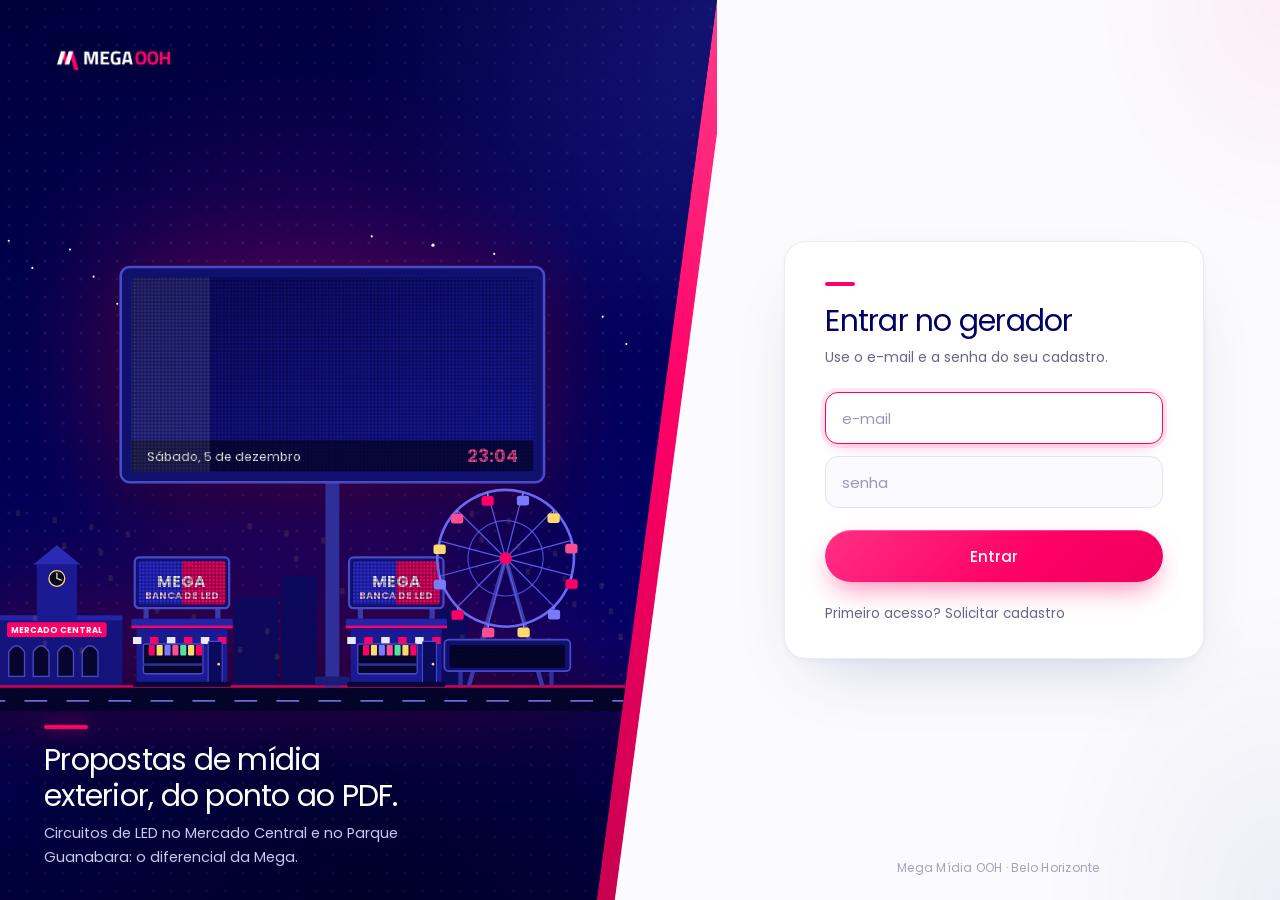
==== modulos/comercial/index.html @ 5356f248 "Comercial: Rio de Janeiro (admin), programática e proposta por CPM - Nova seção "Painéis de LED · Ri" ====
<!doctype html>
<html lang="pt-BR">
<head>
<meta charset="utf-8">
<meta name="viewport" content="width=device-width,initial-scale=1">
<title>Gerador de Mídia Kit · Mega Mídia OOH</title>
<link rel="icon" href="assets/logoC.png">
<link rel="stylesheet" href="css/app.css?v=20261112c">
</head>
<body>
<div class="app">
  <aside class="side" aria-label="Menu">
    <div class="brand"><img id="hl" alt="MEGA OOH"><small>Gerador de mídia kit</small></div>
    <nav id="tabs"></nav>
    <div class="me" id="who"></div>
  </aside>
  <div class="main">
    <div class="topbar">
      <button id="menu" type="button" aria-label="Abrir menu"><svg viewBox="0 0 24 24"><path d="M4 7h16M4 12h16M4 17h16"/></svg></button>
      <span class="sp"></span>
      <span id="saved"></span>
      <button id="bell" class="bell" type="button" title="Sugestões pendentes" hidden><svg viewBox="0 0 24 24"><path d="M18 8a6 6 0 10-12 0c0 7-3 9-3 9h18s-3-2-3-9M13.7 21a2 2 0 01-3.4 0"/></svg>Sugestões <b id="bellN">0</b></button>
    </div>
    <div id="banner" hidden></div>
    <main id="view"></main>
  </div>
</div>
<nav id="bnav" aria-label="Menu rápido"></nav>
<div id="gate"></div>
<div id="toast" class="toast"></div>

<!-- configuração única do sistema (raiz do projeto) -->
<script src="../../config.js"></script>
<script src="../../core/vendor/supabase.js"></script>
<script src="js/vendor/pptxgen.bundle.js"></script>
<script src="js/vendor/jspdf.umd.js"></script>
<script src="js/lib-index.js?v=20261112b"></script>
<script src="js/engine.js?v=20261112c"></script>
<script src="js/data.js?v=20261112b"></script>
<script src="js/rj-pontos.js?v=20261112b"></script>
<script src="js/store.js?v=20261110u"></script>
<script src="js/sync.js?v=20261112b"></script>
<script src="js/ui.js?v=20261112c"></script>
<script src="js/suggestions.js"></script>
<script src="js/history.js"></script>
<script src="js/dashboard.js"></script>
<script src="js/users.js?v=20261110l"></script>
<script src="js/app.js?v=20261110l"></script>
<script src="js/auth.js?v=20261112b"></script>
<script>boot();</script>
</body>
</html>
---- modulos/comercial/css/app.css ----
@font-face{font-family:'Poppins Light';font-weight:400;src:url(../assets/fonts/Poppins-Light.ttf) format('truetype')}
@font-face{font-family:'Poppins';font-weight:400;src:url(../assets/fonts/Poppins-Regular.ttf) format('truetype');font-display:swap}
@font-face{font-family:'Poppins';font-weight:500;src:url(../assets/fonts/Poppins-Medium.ttf) format('truetype');font-display:swap}
@font-face{font-family:'Poppins';font-weight:700;src:url(../assets/fonts/Poppins-Bold.ttf) format('truetype');font-display:swap}
@font-face{font-family:'Poppins Medium';font-weight:400;src:url(../assets/fonts/Poppins-Medium.ttf) format('truetype')}

/* ===== Mega Mídia OOH · identidade: azul-marinho + rosa, Poppins ===== */
:root{color-scheme:light;--navy:#000066;--navy2:#00003d;--navy3:#0a0a7a;--pink:#ff0066;--pink-d:#e0005a;--pink-bg:#fff0f6;
  --paper:#f3f3f9;--surface:#fff;--ink:#16164a;--mid:#666687;--line:#e3e2ee;--line2:#cfcde3;
  --ok:#14835a;--warn:#b86e00;--bad:#c4003f;--side:264px;--r:12px;
  --sans:Poppins,"Segoe UI",system-ui,sans-serif}
*{box-sizing:border-box}
html{scroll-padding-top:80px}
body{margin:0;font:400 14px/1.55 var(--sans);background:var(--paper);color:var(--ink);-webkit-font-smoothing:antialiased}
button,input,select,textarea{font-family:var(--sans)}
:focus-visible{outline:2px solid var(--pink);outline-offset:2px}

/* ---------- estrutura: menu lateral + conteúdo ---------- */
.app{display:flex;min-height:100vh}
.side{position:fixed;inset:0 auto 0 0;width:var(--side);background:var(--navy2);color:#fff;display:flex;flex-direction:column;z-index:30;overflow:hidden}
.side::before{content:'';position:absolute;right:-70px;top:-30px;bottom:-30px;width:150px;background:linear-gradient(180deg,#ff006622,#ff006600 60%);transform:skewX(-8deg);pointer-events:none}
.brand{padding:26px 24px 18px;position:relative}
.brand img{height:34px;display:block}
.brand small{display:block;margin-top:10px;font-size:12px;color:#ffffffa6;font-weight:300}
#tabs{flex:1;overflow-y:auto;padding:6px 14px 14px;position:relative}
.grp{font-size:12px;color:#ffffff7a;padding:18px 12px 6px;font-weight:400}
.tab{position:relative;display:flex;align-items:center;gap:12px;width:100%;border:0;background:none;color:#ffffffc8;font:500 13.5px var(--sans);text-align:left;padding:10px 12px;border-radius:10px;cursor:pointer;transition:background .15s,color .15s}
.tab svg{width:18px;height:18px;flex:none;fill:none;stroke:currentColor;stroke-width:1.7;stroke-linecap:round;stroke-linejoin:round;opacity:.85}
.tab:hover{background:#ffffff12;color:#fff}
.tab.on{background:#ffffff1c;color:#fff}
.tab.on::before{content:'';position:absolute;left:-14px;top:9px;bottom:9px;width:5px;border-radius:0 4px 4px 0;background:var(--pink);transform:skewX(-8deg)}
.tab .lbl{flex:1}
.tab .cnt{background:var(--pink);color:#fff;border-radius:99px;font-size:11.5px;font-weight:500;min-width:22px;padding:0 7px;text-align:center;line-height:20px}
.tab .cnt[hidden]{display:none}
.me{position:relative;display:flex;align-items:center;gap:12px;padding:16px 18px;border-top:1px solid #ffffff1c}
.av{width:36px;height:36px;border-radius:50%;background:var(--pink);color:#fff;display:grid;place-items:center;font-weight:500;flex:none}
.who{min-width:0;flex:1;line-height:1.3}
.who b{display:block;font-weight:500;font-size:13px;white-space:nowrap;overflow:hidden;text-overflow:ellipsis}
.who span{font-size:11.5px;color:#ffffff99}
.linkhead{background:none;border:1px solid #ffffff33;color:#fff;border-radius:99px;padding:5px 12px;font:500 12px var(--sans);cursor:pointer}
.linkhead:hover{background:#ffffff1c}
.main{margin-left:var(--side);flex:1;min-width:0;display:flex;flex-direction:column}
.topbar{position:sticky;top:0;z-index:20;height:60px;display:flex;align-items:center;gap:14px;padding:0 40px;background:#f3f3f9e6;backdrop-filter:blur(8px);border-bottom:1px solid var(--line)}
.topbar .sp{flex:1}
#saved{font-size:12px;color:var(--mid)}
#menu{display:none;border:1px solid var(--line2);background:#fff;border-radius:10px;width:40px;height:40px;cursor:pointer;color:var(--navy)}
#menu svg{width:20px;height:20px;stroke:currentColor;fill:none;stroke-width:2;stroke-linecap:round}
.bell{display:inline-flex;align-items:center;gap:8px;border:1px solid var(--line2);background:#fff;color:var(--navy);border-radius:99px;height:38px;padding:0 14px 0 12px;font:500 13px var(--sans);cursor:pointer}
.bell[hidden]{display:none!important}
.bell svg{width:17px;height:17px;fill:none;stroke:currentColor;stroke-width:1.8;stroke-linecap:round;stroke-linejoin:round}
.bell b{background:var(--line);color:var(--navy);border-radius:99px;min-width:22px;padding:0 7px;text-align:center;font-weight:500;line-height:20px;font-size:12px}
.bell.on{background:var(--pink);border-color:var(--pink);color:#fff}.bell.on b{background:#ffffff38;color:#fff}
main{width:100%;max-width:1240px;padding:34px 40px 96px}
#banner{background:#fff3cd;color:#5c4400;padding:10px 40px;display:flex;gap:14px;align-items:center;font-size:13px}#banner[hidden]{display:none!important}

/* ---------- tipografia ---------- */
h2{font:500 30px/1.2 var(--sans);letter-spacing:-.015em;color:var(--navy);margin:0 0 8px}
h3{font:500 16px/1.3 var(--sans);color:var(--navy);margin:32px 0 10px}
.hint{color:var(--mid);font-size:13.5px;margin:4px 0 16px;line-height:1.6;max-width:78ch}
h2+.hint{font-size:14px;margin-bottom:22px}
.pad{padding:14px 18px}
.status{margin:12px 0;font-size:13px;color:var(--mid)}.status.ok{color:var(--ok)}.status.err{color:var(--bad)}

/* ---------- formulários ---------- */
.grid{display:grid;grid-template-columns:repeat(auto-fill,minmax(250px,1fr));gap:16px 18px}
.f{display:flex;flex-direction:column;gap:6px;font-size:12.5px;color:var(--mid)}.f.wide{grid-column:1/-1}
.f>span{font-weight:500;color:var(--navy);font-size:13px}.f small{font-size:12px;color:var(--mid);line-height:1.4}
input[type=text],input[type=email],input[type=password],input[type=search],input[type=number],input:not([type]),select,textarea{
  font:400 14px var(--sans);height:44px;padding:0 14px;border:1px solid var(--line2);border-radius:10px;background:#fff;color:var(--ink);width:100%;transition:border-color .15s,box-shadow .15s}
textarea{height:auto;padding:11px 14px;resize:vertical;line-height:1.5}
input::placeholder,textarea::placeholder{color:#9a99b4}
input:hover,select:hover,textarea:hover{border-color:#b7b4d3}
input:focus,textarea:focus,select:focus{outline:0;border-color:var(--pink);box-shadow:0 0 0 4px #ff006620}
select{appearance:none;-webkit-appearance:none;padding-right:38px;cursor:pointer;background:#fff url("data:image/svg+xml,%3Csvg xmlns='http://www.w3.org/2000/svg' width='12' height='8' fill='none' stroke='%23000066' stroke-width='2' stroke-linecap='round' stroke-linejoin='round'%3E%3Cpath d='M1 1.5l5 5 5-5'/%3E%3C/svg%3E") no-repeat right 14px center}
input[type=file]{height:auto;padding:8px;border-style:dashed;background:#fbfbfe;font-size:13px;color:var(--mid);cursor:pointer}
input[type=file]::file-selector-button{font:500 13px var(--sans);border:0;background:var(--navy);color:#fff;border-radius:99px;padding:8px 16px;margin-right:12px;cursor:pointer}
input[type=file]::file-selector-button:hover{background:var(--navy3)}
input[type=checkbox],input[type=radio]{accent-color:var(--pink)}
.btn{font:500 13.5px var(--sans);height:42px;border:1px solid var(--line2);background:#fff;color:var(--navy);padding:0 20px;border-radius:999px;cursor:pointer;display:inline-flex;align-items:center;justify-content:center;gap:8px;transition:border-color .15s,background .15s,box-shadow .15s}
.btn:hover{border-color:var(--navy)}
.btn.pri{background:var(--pink);color:#fff;border-color:var(--pink);box-shadow:0 6px 16px #ff006633}.btn.pri:hover{background:var(--pink-d);border-color:var(--pink-d)}
.btn.big{height:50px;padding:0 30px;font-size:15px}
.btn.del{color:var(--bad)}.btn.del:hover{border-color:var(--bad);background:#fff5f8}
.btn:disabled{opacity:.55;cursor:default;box-shadow:none}.btn input{display:none}
.mini{font:500 12px var(--sans);height:30px;border:1px solid var(--line2);background:#fff;border-radius:99px;padding:0 13px;cursor:pointer;color:var(--navy);white-space:nowrap}
.mini:hover{border-color:var(--navy)}.mini.del{color:var(--bad)}
.linklike{background:none;border:0;color:var(--navy);font:500 13.5px var(--sans);cursor:pointer;text-decoration:underline;text-underline-offset:3px;padding:0;margin-top:18px;display:block}
.bar{display:flex;gap:10px;flex-wrap:wrap;align-items:center;margin:12px 0}.bar select{width:auto;min-width:230px}
.busca{min-width:260px;width:auto}
.ck{display:inline-flex;align-items:center;gap:6px;font-size:12.5px;color:var(--navy);font-weight:500;cursor:pointer}.ck input{width:17px;height:17px}

/* ---------- fichas de pontos ---------- */
.pt{background:#fff;border:1px solid var(--line);border-radius:14px;margin:10px 0;overflow:hidden}
.pt[open]{border-color:var(--line2);box-shadow:0 10px 30px #00006612}
.pt summary{list-style:none;cursor:pointer;display:flex;gap:14px;align-items:center;padding:12px 18px;font-size:14px}
.pt summary:hover{background:#fafaff}.pt summary::-webkit-details-marker{display:none}
.pt summary em,.srow em{font-style:normal;background:var(--pink-bg);color:var(--pink-d);font-size:12px;font-weight:500;padding:3px 11px;border-radius:99px;white-space:nowrap}
.pt .t{flex:1;font-weight:500;color:var(--navy);min-width:0}
.st{font-size:12px;color:var(--mid)}.st.ok{color:var(--ok)}.st.no{color:var(--warn)}
.pt .grid{padding:8px 18px 20px}
.sth{width:60px;height:42px;object-fit:cover;border-radius:8px;flex:none}
details.novo{border:1.5px solid var(--pink);margin-bottom:18px}
.imp{display:none;background:#fff;border:1.5px dashed var(--pink);border-radius:14px;padding:18px;margin:10px 0}.imp.show{display:block}.imp textarea{margin:10px 0}.imp .btn{margin-right:8px}
.photos{display:flex;gap:10px;flex-wrap:wrap;margin-top:10px}.thumb{position:relative}.thumb img{height:72px;border-radius:8px;display:block}
.thumb b{position:absolute;top:-7px;right:-7px;background:var(--navy);color:#fff;width:20px;height:20px;border-radius:50%;text-align:center;font-size:13px;line-height:19px;cursor:pointer}

/* ---------- seleção de pontos (comercial) ---------- */
.selall{position:sticky;top:68px;z-index:5;display:flex;align-items:center;gap:12px;background:#fff;border:1.5px solid var(--pink);border-radius:12px;padding:12px 18px;margin:8px 0 14px;font-weight:500;color:var(--navy);cursor:pointer;box-shadow:0 10px 24px #00006614}
.selall input{width:20px;height:20px}
.srow{display:flex;align-items:center;gap:14px;background:#fff;border:1px solid var(--line);border-radius:12px;padding:9px 16px;margin-bottom:8px;cursor:pointer;transition:border-color .15s,background .15s}
.srow:hover{border-color:var(--line2)}.srow:has(input:checked){background:var(--pink-bg);border-color:#ffb3d1}
.srow .t{flex:1;min-width:0;font-size:14px;color:var(--navy)}.srow>input{width:19px;height:19px}

/* ---------- tabelas ---------- */
.tw{overflow:auto;background:#fff;border:1px solid var(--line);border-radius:14px;margin:14px 0}
.ptab{border-collapse:collapse;width:100%;min-width:980px;font-size:13px}
.ptab th{font:500 12.5px var(--sans);color:var(--mid);text-align:left;padding:12px 10px;border-bottom:1px solid var(--line);background:#fafaff;white-space:nowrap}
.ptab td{padding:7px 8px;border-bottom:1px solid #efeef6;vertical-align:middle}
.ptab tbody tr:last-child td{border-bottom:0}.ptab tbody tr:hover td{background:#fcfcff}
.ptab td input,.ptab td select{height:36px;padding:0 10px;font-size:13px;border-radius:8px}.ptab td select{padding-right:30px;background-position:right 10px center}
.ptab .calc{font-weight:500;color:var(--navy);white-space:nowrap}
.ptab tfoot td,.ptab tr.tot td{font-weight:600;color:var(--navy);background:var(--pink-bg);padding:13px 10px}
.tw.small{margin:8px 0}.tw.small .ptab{min-width:0}
.dif td.old{color:var(--bad);text-decoration:line-through}.dif td.new{color:var(--ok);font-weight:500}
.detrow td{background:#fafaff;padding:14px 18px}.det h3{margin:12px 0 6px}

/* ---------- gerar ---------- */
.gcards{display:grid;grid-template-columns:repeat(auto-fit,minmax(360px,1fr));gap:20px;margin-top:12px}
.gcard{background:#fff;border:1px solid var(--line);border-radius:18px;padding:26px 28px}
.gcard:last-child{border-color:#ffb3d1;box-shadow:0 14px 34px #ff006614}
.gcard h3{margin:0 0 6px;font-size:18px}.gcard .bar{margin-top:18px}.gcard .f{margin-top:14px}
.prev{display:grid;grid-template-columns:repeat(auto-fill,minmax(260px,1fr));gap:16px;margin-top:20px}.prev figure{margin:0;position:relative}
.prev canvas{width:100%;border-radius:10px;box-shadow:0 8px 24px #00006624;display:block}.prev figcaption{font-size:12px;color:var(--mid);text-align:center;margin-top:6px}

/* ---------- sugestões, usuários ---------- */
.sug{background:#fff;border:1px solid var(--line);border-radius:16px;padding:20px 22px;margin:12px 0}
.sughead{display:flex;gap:12px;align-items:center}.sughead .t{flex:1;font-weight:500;color:var(--navy);font-size:15px}
.bst{font-style:normal;font-size:12px;font-weight:500;padding:3px 12px;border-radius:99px}
.bst.pendente{background:#fff3dc;color:var(--warn)}.bst.aprovada{background:#def5ea;color:var(--ok)}.bst.recusada{background:#ffe3ec;color:var(--bad)}
.motivo{background:var(--paper);border-radius:10px;padding:10px 14px;font-size:13.5px;color:var(--ink);margin:8px 0}
.urow{display:flex;gap:10px;align-items:center;flex-wrap:wrap;background:#fff;border:1px solid var(--line);border-radius:12px;padding:12px 16px;margin-bottom:8px}.urow .t{flex:1;min-width:200px;color:var(--navy);font-weight:500}

/* ---------- dashboard ---------- */
.kpis{display:grid;grid-template-columns:minmax(0,1fr) minmax(0,1.7fr) repeat(4,minmax(0,1fr));background:#fff;border:1px solid var(--line);border-radius:18px;overflow:hidden;margin:6px 0 24px}
.kpi{padding:20px 20px;display:flex;flex-direction:column;gap:3px;border-left:1px solid var(--line);min-width:0}.kpi:first-child{border-left:0}
.kl{font-size:12.5px;color:var(--mid)}.kv{font:500 26px/1.2 var(--sans);color:var(--navy);letter-spacing:-.01em}
.kpi:first-child .kv{font-size:40px;color:var(--pink)}.kpi small{font-size:12px;color:var(--mid);line-height:1.4}
.dgrid{display:grid;grid-template-columns:repeat(2,minmax(0,1fr));gap:20px}
.dcard{background:#fff;border:1px solid var(--line);border-radius:18px;padding:22px 26px}.dcard.wide{grid-column:1/-1}.dcard h3{margin:0 0 2px;font-size:16px}.dcard .hint{margin:0 0 16px;font-size:13px}
.hb{display:grid;grid-template-columns:minmax(110px,36%) 1fr auto;gap:12px;align-items:center;padding:6px 0;font-size:13px}
.hl{color:var(--ink);overflow:hidden;text-overflow:ellipsis;white-space:nowrap}.hb b{font-weight:500;color:var(--navy);font-size:13px;white-space:nowrap}
.ht{background:#ecebf5;border-radius:99px;height:8px;overflow:hidden}.ht i{display:block;height:100%;background:var(--navy);border-radius:99px}
.cols{display:flex;align-items:flex-end;gap:4px;height:170px;border-bottom:1px solid var(--line)}
.col{flex:1;display:flex;flex-direction:column;justify-content:flex-end;align-items:center;height:100%;min-width:5px}.col i{display:block;width:100%;max-width:26px;background:var(--navy);border-radius:4px 4px 0 0}.col small{font-size:10px;color:var(--mid);line-height:1.5}
.col:hover i{background:var(--pink)}.colax{display:flex;justify-content:space-between;margin-top:6px}.colax small{font-size:11px;color:var(--mid)}

/* ---------- janelas ---------- */
.pinov{position:fixed;inset:0;background:#00003d99;backdrop-filter:blur(3px);display:flex;align-items:center;justify-content:center;z-index:99}
.pinbox{background:#fff;border-radius:20px;padding:28px 30px;width:min(390px,92vw);box-shadow:0 24px 70px #0005;text-align:center}.pinbox h3{margin:0 0 6px}.pind{color:var(--mid);font-size:13px;margin:0 0 12px}.pinl{font-size:12.5px;margin:8px 0 4px}
.pincode{font:600 34px var(--sans);letter-spacing:.3em;color:var(--pink);background:var(--pink-bg);border-radius:12px;padding:10px 0 10px .3em;user-select:none}.pinin{text-align:center;font:500 22px var(--sans);letter-spacing:.3em;margin-top:12px}.pinmsg{color:var(--bad);font-size:12.5px;min-height:16px;margin:6px 0}.pinbox .bar{justify-content:center}
.modal{z-index:80;align-items:center}
.mbox{background:#fff;border-radius:22px;width:min(540px,94vw);max-height:92vh;display:flex;flex-direction:column;box-shadow:0 24px 70px #0005}.mbox.wide{width:min(940px,96vw)}
.mhead{display:flex;align-items:center;justify-content:space-between;gap:12px;padding:22px 28px 8px}.mhead h3{margin:0;font-size:19px}
.mbody{padding:8px 28px 16px;overflow:auto}.mfoot{padding:14px 28px 22px;margin:0;border-top:1px solid var(--line)}
.toast{position:fixed;left:50%;bottom:26px;transform:translateX(-50%) translateY(20px);background:var(--navy);color:#fff;padding:13px 20px;border-radius:12px;font-size:13.5px;opacity:0;pointer-events:none;transition:.25s;z-index:120;max-width:90vw;box-shadow:0 12px 30px #00003d55}
.toast.show{opacity:1;transform:translateX(-50%)}.toast.err{background:var(--bad)}

/* ---------- tela de entrada ---------- */
#gate{position:fixed;inset:0;background:#fff;z-index:100;overflow:auto}#gate[hidden]{display:none!important}
.gsplit{position:relative;min-height:100%;display:grid;grid-template-columns:minmax(0,56%) minmax(0,44%)}
.ghero,.gslash{position:absolute;top:0;bottom:0;left:0;width:56%;clip-path:polygon(0 0,100% 0,calc(100% - 120px) 100%,0 100%)}
.gslash{background:var(--pink);left:18px}
.ghero{background:linear-gradient(160deg,var(--navy2),var(--navy) 70%);color:#fff;overflow:hidden;display:flex;align-items:center}
.ghero .dots,.ghero .led{position:absolute;inset:0;-webkit-mask:radial-gradient(circle,#000 1.7px,transparent 2px) 0 0/16px 16px;mask:radial-gradient(circle,#000 1.7px,transparent 2px) 0 0/16px 16px}
.ghero .dots{background:#ffffff1c}
.ghero .led{background:linear-gradient(105deg,transparent 30%,#ff3d8b 48%,#fff 50%,#ff3d8b 52%,transparent 70%) 0 0/260% 100%;animation:sweep 9s linear infinite}
@keyframes sweep{from{background-position:140% 0}to{background-position:-40% 0}}
.ghtxt{position:relative;width:100%;height:100%;box-sizing:border-box;display:flex;flex-direction:column;padding:38px 96px 30px 44px}
.ghlogo{height:38px;display:block;align-self:flex-start;flex:none}
.ghtxt h1{font:500 40px/1.15 var(--sans);letter-spacing:-.02em;margin:0 0 18px;text-wrap:balance}
.ghtxt p{font-size:16px;line-height:1.65;color:#ffffffc4;margin:0;max-width:44ch}
.gform{grid-column:2;display:flex;align-items:center;justify-content:center;padding:40px 48px 40px 20px;min-height:100vh}
.gbox{width:min(400px,100%)}
.gbox h2{font-size:28px;margin:0 0 6px}.gbox .hint{margin:0 0 20px}
.gbox input{margin-bottom:12px}.gbox .btn.big{width:100%;margin-top:6px}.gbox .bar .btn{flex:1}
@media(max-width:900px){
  .gsplit{display:block}
  .ghero,.gslash{position:relative;width:100%;clip-path:polygon(0 0,100% 0,100% calc(100% - 34px),0 100%);height:auto}
  .gslash{position:absolute;inset:0 0 auto 0;height:100%;left:0;top:12px;clip-path:polygon(0 0,100% 0,100% calc(100% - 34px),0 100%)}
  .ghero{display:block;margin-bottom:-12px}.ghtxt{padding:30px 24px 60px;max-width:none}.ghlogo{height:32px;margin-bottom:24px}.ghtxt h1{font-size:26px}.ghtxt p{font-size:14px}
  .gform{min-height:0;padding:28px 22px 40px;display:block}.gbox{margin:0 auto}
}
@media(prefers-reduced-motion:reduce){.ghero .led{animation:none;background-position:50% 0}.toast{transition:none}}

/* ---------- telas menores ---------- */
@media(max-width:1100px){.kpis{grid-template-columns:repeat(3,1fr)}.kpi{border-top:1px solid var(--line)}.kpi:nth-child(-n+3){border-top:0}.kpi:nth-child(4){border-left:0}.dgrid{grid-template-columns:1fr}}
@media(max-width:900px){
  .side{transform:translateX(-100%);transition:transform .25s}
  body.nav-open .side{transform:none;box-shadow:0 0 60px #0006}
  body.nav-open::after{content:'';position:fixed;inset:0;background:#00003d77;z-index:25}
  .main{margin-left:0}.topbar{padding:0 16px}#menu{display:grid;place-items:center}
  main{padding:24px 16px 80px}#banner{padding:10px 16px}h2{font-size:25px}
  .kpis{grid-template-columns:1fr 1fr}.kpi:first-child{grid-column:1/-1}.kpi:nth-child(n){border-left:0;border-top:1px solid var(--line)}.kpi:nth-child(odd):not(:first-child){border-right:1px solid var(--line)}
  .gcards{grid-template-columns:1fr}.gcard{padding:20px}.selall{top:64px}.hb{grid-template-columns:minmax(80px,34%) 1fr auto}
}

/* ---------- ajustes finos ---------- */
.ptab td input[type=text],.ptab td input:not([type]){min-width:120px}
.ptab td:first-child input,.ptab td:nth-child(3) input,.ptab td:nth-child(3) select{min-width:150px}
@media(max-width:900px){
  .srow{flex-wrap:wrap;gap:8px 12px;padding:12px}
  .srow .t{flex:1 1 calc(100% - 120px);min-width:140px;overflow-wrap:anywhere}
  .srow .sth{width:48px;height:48px}
  .srow em{order:5}.srow .mini{order:6;margin-left:auto}
}
.ptab td:nth-child(2) input{min-width:0;width:72px}
.ptab td:nth-child(n+4) input{min-width:0}

/* ---------- cena do login: painel de LED, bancas de LED, hora e data ---------- */
.ghero{align-items:stretch}
.scene{flex:1;min-height:0;display:flex;align-items:center;margin:8px -44px 14px -44px}
.cena{width:100%;height:100%;max-height:100%;display:block;overflow:visible}
.ghfoot h1{font:500 24px/1.2 var(--sans);letter-spacing:-.02em;margin:0 0 6px}.ghfoot p{margin:0;font-size:14px;color:#ffffffb0}
.cena text{font-family:var(--sans)}
.cena .big{font-weight:600;font-size:46px;fill:#fff}.cena .pk{fill:#ff4d94}.cena .mid{font-weight:600;font-size:22px;fill:#fff}.cena .sm{font-size:13px;fill:#bcbcf5;font-weight:500}
.cena .clk{font-weight:600;font-size:72px;fill:#fff;font-variant-numeric:tabular-nums}.cena .dt{font-size:14px;fill:#fff;font-weight:500}.cena .hr{font-size:20px;font-weight:600;fill:#ff4d94;font-variant-numeric:tabular-nums}
.cena .cl{animation:blink 1s steps(1) infinite}
.cena .bt{font-size:14px;font-weight:700;fill:#fff}.cena .bt.s{font-size:11px;fill:#ffd1e3}.cena .mq{animation:marq 7s linear infinite}.cena .mqt{font-size:13px;font-weight:700;fill:#ff6aa3}.cena .h2{font-weight:600;font-size:40px;fill:#fff}
.cena .sl{opacity:0;animation:slide 20s infinite}.cena .s2{animation-delay:5s}.cena .s3{animation-delay:10s}.cena .s4{animation-delay:15s}
.cena .scan{animation:scan 5s linear infinite}
.cena .bnr{animation:bnr 8s linear infinite}
.cena .tw{fill:#ffd96a;opacity:.1;animation:twk 6s ease-in-out infinite}
.cena .road{animation:road 1s linear infinite}
.cena .veh{--e:470px;opacity:0;animation:drive 9s linear infinite;transform:translateX(-200px)}.cena .v3{--e:430px}.cena .v2{animation-duration:12s;animation-delay:-4s}.cena .v3{animation-duration:18s;animation-delay:-9s}
.cena .bustxt{animation:pulse 2.2s ease-in-out infinite}.cena .st{animation:twk 4s ease-in-out infinite}
.cena .big,.cena .clk{animation:glow 3s ease-in-out infinite}
@keyframes slide{0%{opacity:0;transform:translateY(8px)}4%,22%{opacity:1;transform:none}27%,100%{opacity:0}}
@keyframes scan{from{transform:translateX(-120px)}to{transform:translateX(560px)}}
@keyframes bnr{from{transform:translateX(0)}to{transform:translateX(-100px)}}
@keyframes marq{from{transform:translateX(0)}to{transform:translateX(-330px)}}
@keyframes blink{50%{opacity:.2}}@keyframes twk{50%{opacity:.85}}
@keyframes road{to{stroke-dashoffset:-48}}@keyframes drive{0%{transform:translateX(-170px);opacity:0}8%{opacity:1}82%{opacity:1}100%{transform:translateX(var(--e));opacity:0}}@keyframes pulse{50%{opacity:.35}}@keyframes glow{50%{filter:brightness(1.35)}}
@media(max-width:900px){.ghtxt{display:block;padding:26px 20px 40px}.scene{margin:14px 0}.cena{height:auto}.ghfoot h1{font-size:20px}}
.pw{position:relative}.pw input{padding-right:46px}.pw .eye{position:absolute;right:6px;top:50%;transform:translateY(-50%);border:0;background:none;cursor:pointer;font-size:16px;padding:6px;opacity:.6}.pw .eye:hover{opacity:1}
.newuser{background:#fff;border:1px solid var(--line);border-radius:16px;padding:20px 22px;margin:0 0 26px}.newuser h3{margin:0 0 4px}
.cred{display:grid;gap:8px;background:var(--bg,#f4f4fa);border-radius:12px;padding:14px 16px;margin:6px 0 12px}.cred div{display:flex;justify-content:space-between;gap:12px}.cred span{color:var(--mid)}

/* ---------- celular: barra inferior, cartões e toques maiores ---------- */
#bnav,.fab{display:none}
@media(max-width:900px){
  #bnav{display:flex;position:fixed;left:0;right:0;bottom:0;z-index:30;background:#fff;border-top:1px solid var(--line);box-shadow:0 -6px 24px #00003d14;padding:6px 6px calc(6px + env(safe-area-inset-bottom))}
  #gate:not([hidden])~#bnav{display:none}
  #bnav .bt{flex:1;position:relative;display:flex;flex-direction:column;align-items:center;gap:3px;border:0;background:none;padding:8px 2px 6px;border-radius:12px;color:var(--mid);font:500 11px var(--sans);cursor:pointer;min-height:56px}
  #bnav .bt svg{width:24px;height:24px;fill:none;stroke:currentColor;stroke-width:1.8;stroke-linecap:round;stroke-linejoin:round}
  #bnav .bt.on{color:var(--pink);background:var(--pink-bg)}
  #bnav .bt .cnt{position:absolute;top:2px;left:calc(50% + 6px);background:var(--pink);color:#fff;font-size:10.5px;min-width:18px;height:18px;border-radius:9px;display:grid;place-items:center;padding:0 5px}
  #bnav .bt .cnt[hidden]{display:none}
  main{padding-bottom:130px}
  input,select,textarea{font-size:16px!important;min-height:46px}
  .btn{min-height:46px}.mini{min-height:38px;padding:0 14px}
  .bar{gap:10px}.gcard .bar .btn{flex:1 1 100%}
  .fab{display:block;position:fixed;left:14px;right:14px;bottom:calc(76px + env(safe-area-inset-bottom));z-index:29;min-height:52px;font-size:16px;box-shadow:0 10px 30px #ff006655}
  .fab:disabled{background:#fff;color:var(--mid);border:1px solid var(--line);box-shadow:0 6px 20px #00003d18;opacity:1}
  .toast{bottom:150px}
  .tw:has(.ptab){overflow:visible;border:0;background:none;box-shadow:none}
  .ptab{min-width:0!important;display:block}.ptab thead{display:none}.ptab tbody,.ptab tfoot{display:block}
  .ptab tbody tr{display:grid;grid-template-columns:1fr 1fr;gap:10px 12px;background:#fff;border:1px solid var(--line);border-radius:16px;padding:14px;margin-bottom:12px}
  .ptab tbody td{display:block;padding:0;border:0;min-width:0}
  .ptab tbody td[data-l]::before{content:attr(data-l);display:block;font:500 12px var(--sans);color:var(--mid);margin-bottom:4px}
  .ptab tbody td:nth-child(1),.ptab tbody td:nth-child(3){grid-column:1/-1}
  .ptab td input,.ptab td select{min-width:0!important;width:100%!important;height:46px}
  .ptab tbody td.calc{font-size:15px}.ptab tbody td.val{grid-column:1/-1;font-size:20px;background:var(--pink-bg);border-radius:10px;padding:10px 12px;color:var(--navy)}
  .ptab tbody td:not([data-l]){display:none}
  .ptab tfoot tr{display:block;border-radius:16px;overflow:hidden}.ptab tfoot td{display:block;padding:10px 14px}
}
@media(max-width:900px){
  .gslash{display:none}
  .ghero{clip-path:none;margin-bottom:0}
  .gform{position:relative;padding-top:56px;background:#fff}
  .gform::before{content:'';position:absolute;top:0;left:0;right:0;height:36px;background:linear-gradient(to bottom right,var(--navy) 49%,var(--pink) 49%,var(--pink) 51.5%,#fff 51.5%)}
  .gbox h2{font-size:26px}
}

@media(max-width:900px){
  .dica-longa{display:-webkit-box;-webkit-line-clamp:3;-webkit-box-orient:vertical;overflow:hidden}
  .ptab tbody tr:hover td,.ptab tbody td{background:transparent}.ptab tbody td.val{background:var(--pink-bg)}
}

/* ---------- circuito e preço por endereço ---------- */
.srow.circ{border-color:#ffb3d1;background:linear-gradient(90deg,var(--pink-bg),#fff 60%)}.srow.circ .t b{color:var(--pink-d)}
.endpr{margin-top:28px}.endpr h3{margin:0 0 4px}
.endgrp{background:#fff;border:1px solid var(--line);border-radius:14px;padding:6px 16px 10px;margin:12px 0}.endgrp h4{margin:10px 0 4px;font:600 14px var(--sans);color:var(--navy)}
.endrow{display:flex;align-items:center;gap:14px;padding:8px 0;border-top:1px solid #efeef6}.endrow:first-of-type{border-top:0}
.endrow .t{flex:1;min-width:0;font-size:14px;color:var(--navy)}.endrow input{width:160px;flex:none;text-align:right}.endrow b{color:var(--navy);white-space:nowrap}.endrow b.sem{color:var(--pink-d);font-weight:500}
.endrow.on .t::after{content:' · na proposta';color:var(--pink-d);font-size:12px}
@media(max-width:900px){.endrow{flex-wrap:wrap}.endrow .t{flex:1 1 100%}.endrow input{width:100%;text-align:left}}

/* ---------- circuito e preço por endereço ---------- */
.srow.circ{border-color:#ffb3d1;background:linear-gradient(90deg,var(--pink-bg),#fff 60%)}.srow.circ .t b{color:var(--pink-d)}
.endpr{margin-top:28px}.endpr h3{margin:0 0 4px}
.endgrp{background:#fff;border:1px solid var(--line);border-radius:14px;padding:6px 16px 10px;margin:12px 0}.endgrp h4{margin:10px 0 4px;font:600 14px var(--sans);color:var(--navy)}
.endrow{display:flex;align-items:center;gap:14px;padding:8px 0;border-top:1px solid #efeef6}.endrow:first-of-type{border-top:0}
.endrow .t{flex:1;min-width:0;font-size:14px;color:var(--navy)}.endrow input{width:160px;flex:none;text-align:right}.endrow b{color:var(--navy);white-space:nowrap}.endrow b.sem{color:var(--pink-d);font-weight:500}
.endrow.on .t::after{content:' · na proposta';color:var(--pink-d);font-size:12px}
@media(max-width:900px){.endrow{flex-wrap:wrap}.endrow .t{flex:1 1 100%}.endrow input{width:100%;text-align:left}}

/* ---------- botão Sair sempre à vista no celular ---------- */
.sair-top{display:none}
@media(max-width:900px){
  #saved{display:none}
  .sair-top{display:inline-flex;align-items:center;justify-content:center;min-height:42px;padding:0 18px;border-radius:99px;border:1.5px solid var(--line2);background:#fff;color:var(--navy);font:600 14px var(--sans);cursor:pointer}
  .sair-top:active{background:var(--pink-bg);border-color:var(--pink);color:var(--pink-d)}
  .topbar{gap:10px}
}

/* ---------- Sair no fim do menu; menu aberto fica por cima da barra inferior ---------- */
#tabs{overflow-y:auto}
.navsep{height:1px;background:#ffffff1c;margin:12px 14px 6px}
.tab.sair{color:#ffb3d1}.tab.sair:hover{background:#ff006626;color:#fff}
.sair-top{display:none!important}
@media(max-width:900px){
  body.nav-open #bnav{display:none}
  .side{z-index:40}
  .tab.sair{min-height:50px}
}

/* ---------- prévia do mapa no cadastro ---------- */
.mapprev{background:#fff;border:1px solid var(--line);border-radius:16px;overflow:hidden}
.mapprev .mphead{padding:10px 16px;font:600 13px var(--sans);color:var(--navy);background:#fafaff;border-bottom:1px solid var(--line)}
.mapprev .mpbody{padding:12px 16px 14px}.mapprev .mpimg{display:block;width:100%;max-width:560px;aspect-ratio:1040/720;object-fit:cover;border-radius:12px;border:1px solid var(--line);background:#eef0f7}
.mapprev .mpimg[hidden]{display:none}.mapprev .mpmsg{margin:8px 0 0;font-size:13px;color:var(--mid)}.mapprev .mpmsg.ok{color:#1d7f58}.mapprev .mpmsg.err{color:#b0003a}
.grid>.mapprev{grid-column:1/-1}

/* ---------- propriedade do ponto ---------- */
.dono{font-style:normal;font-size:12px;font-weight:600;padding:3px 11px;border-radius:99px;white-space:nowrap}
.dono.d-mega{background:#000066;color:#fff}.dono.d-mega_r2{background:#e8e6ff;color:#3b2fc9}.dono.d-terceiros{background:#fff1d6;color:#9a5b00}

/* ===== Fluxo guiado (Mídia Kit personalizado · Proposta) ===== */
.steps{display:flex;gap:8px;margin:14px 0 18px;flex-wrap:wrap}
.step{display:flex;align-items:center;gap:8px;padding:8px 16px 8px 8px;border:1px solid var(--line);border-radius:999px;background:#fff;font:600 14px/1 Poppins,sans-serif;color:var(--mid);cursor:pointer}
.step i{display:grid;place-items:center;width:26px;height:26px;border-radius:50%;background:#eceef8;color:var(--mid);font-style:normal;font-size:13px}
.step.on{border-color:var(--pink);color:var(--navy);box-shadow:0 4px 14px #ff006626}.step.on i{background:var(--pink);color:#fff}
.step.ok i{background:var(--navy);color:#fff}.step.ok{color:var(--navy)}
.fpanel h3{margin:0 0 10px}
.fpanel .vazio{display:none}
.resumo{display:flex;gap:14px;flex-wrap:wrap;margin:6px 0 18px}
.resumo>div{flex:1 1 170px;background:#fff;border:1px solid var(--line);border-radius:16px;padding:14px 16px;display:flex;flex-direction:column;gap:4px}
.resumo b{font:600 22px/1.2 Poppins,sans-serif;color:var(--navy);word-break:break-word}.resumo span{font-size:12px;color:var(--mid)}
.fnav{display:flex;gap:10px;justify-content:flex-end;position:sticky;bottom:0;padding:12px 0;margin-top:16px;z-index:5}
.fnav .btn{min-width:150px}
@media(max-width:900px){
  .step span{display:none}.step{padding:6px}.step.on span{display:inline;padding-right:8px}
  .fnav{position:fixed;left:14px;right:14px;bottom:calc(76px + env(safe-area-inset-bottom));padding:0;margin:0;background:none;z-index:29}
  .fnav .btn{flex:1;min-height:52px;font-size:16px;box-shadow:0 10px 30px #00003d22}
  #view{padding-bottom:150px}
}

.fnav .btn{white-space:nowrap}.fnav .btn:disabled{opacity:.55}

/* ===== remover páginas na prévia ===== */
.ptool{grid-column:1/-1;display:flex;gap:10px;align-items:center;flex-wrap:wrap;position:sticky;top:0;z-index:6;background:#fff;border:1px solid var(--line);border-radius:14px;padding:10px 14px;box-shadow:0 6px 18px #00006618}
.ptool span{flex:1 1 220px;font-size:13px;color:var(--mid)}
.pgx{position:absolute;top:8px;right:8px;width:32px;height:32px;border-radius:50%;border:0;background:#fff;color:var(--pink);font:700 15px/1 Poppins,sans-serif;box-shadow:0 4px 12px #00003d40;cursor:pointer}
.prev figure.off canvas{opacity:.28;filter:grayscale(1)}.prev figure.off figcaption{text-decoration:line-through}.prev figure.off .pgx{background:var(--navy);color:#fff}

/* ===== ajuste de enquadramento da foto ===== */
.fajuste{display:flex;gap:18px;flex-wrap:wrap;align-items:flex-start}
.fajuste canvas{width:min(100%,420px);aspect-ratio:6.5/4.85;border-radius:14px;box-shadow:0 8px 24px #00006624;background:#000066}
.fctl{flex:1 1 220px;display:flex;flex-direction:column;gap:10px;min-width:200px}
.frow{display:flex;flex-direction:column;gap:4px;font-size:12px;color:var(--mid)}.frow input{width:100%;accent-color:var(--pink)}
.fctl .chk{display:flex;gap:8px;align-items:center;font-size:13px;color:var(--navy)}
.fgiro{display:flex;align-items:center;gap:8px;flex-wrap:wrap;font-size:12px;color:var(--mid)}.fgiro span{flex:1 0 100%}
.fgiro .btn{flex:1 1 0;min-width:70px;padding:8px 10px}
.fbts{display:flex;gap:8px;flex-wrap:wrap}.fbts .btn{flex:1 1 140px}
.fsalvo{color:#0d7a3f;font-size:12px;min-height:16px}

/* ===== validador de fotos ===== */
.qwarn{display:inline-flex;align-items:center;gap:4px;background:#fff3cd;color:#8a5a00;border:1px solid #f0c35c;border-radius:999px;padding:2px 9px;font:600 11.5px/1.4 Poppins,sans-serif;white-space:nowrap}
.qwarn[hidden]{display:none}
.qinfo{margin:8px 0 0;font-size:12.5px;color:var(--mid)}.qinfo.bad{color:#8a5a00;background:#fff3cd;border:1px solid #f0c35c;border-radius:10px;padding:8px 12px}.qinfo.good{color:#1f7a55}
.qinfo[hidden]{display:none}
.qchip.on{background:#fff3cd;border-color:#f0c35c;color:#8a5a00}

/* ===== aba Melhoria de fotos ===== */
.fgrid{display:grid;grid-template-columns:repeat(auto-fill,minmax(340px,1fr));gap:14px;margin-top:10px}
.fcard{display:flex;gap:14px;background:#fff;border:1px solid var(--line);border-radius:16px;padding:12px;box-shadow:0 6px 18px #00006612}
.fcard img,.fcard .nofoto{width:120px;height:90px;object-fit:cover;border-radius:10px;flex:none;background:#eceef8}
.fcard .nofoto{display:grid;place-items:center;color:var(--mid);font-size:12px}
.fbody{display:flex;flex-direction:column;gap:4px;min-width:0}.fbody b{color:var(--navy);font-size:14px}
.fst{margin:0;color:#8a5a00;font-weight:600;font-size:12.5px}.fbody .bar{margin-top:6px}.fbody .btn{font-size:13px;padding:8px 12px}
@media(max-width:900px){.fgrid{grid-template-columns:1fr}.fcard img,.fcard .nofoto{width:96px;height:72px}}

.seg{display:inline-flex;gap:6px;flex-wrap:wrap}.segb{border:1px solid var(--line);background:#fff;border-radius:999px;padding:8px 14px;font:600 13px/1 Poppins,sans-serif;color:var(--mid);cursor:pointer}
.segb.on{background:var(--navy);border-color:var(--navy);color:#fff}

.fprev{position:relative;overflow:hidden;width:min(100%,420px);aspect-ratio:6.5/4.85;border-radius:14px;background:#000066;box-shadow:0 8px 24px #00006624;flex:none}
.fprev img{position:absolute;display:block;max-width:none}
.fprev .faviso{position:absolute;inset:0;display:grid;place-items:center;color:#fff;font-size:14px;text-align:center;padding:12px}
.fprev .faviso[hidden]{display:none}

/* saudação */
.welcome{position:fixed;inset:0;z-index:200;background:linear-gradient(160deg,var(--navy2),var(--navy) 70%);color:#fff;display:flex;align-items:center;justify-content:center;text-align:center;cursor:pointer;animation:wIn .5s ease both;overflow:hidden}
.welcome.out{opacity:0;transition:opacity .45s ease;pointer-events:none}
.welcome .dots{position:absolute;inset:0;background:#ffffff14;-webkit-mask:radial-gradient(circle,#000 1.7px,transparent 2px) 0 0/16px 16px;mask:radial-gradient(circle,#000 1.7px,transparent 2px) 0 0/16px 16px}
.wbody{position:relative;padding:24px;max-width:640px}
.wlogo{height:34px;margin-bottom:44px;opacity:.95}
.wsau{font:300 22px/1.2 var(--sans);letter-spacing:.02em;color:#ffffffcc;animation:wUp .7s .15s ease both}
.wnome{font:500 clamp(44px,8vw,76px)/1.1 var(--sans);letter-spacing:-.03em;margin:4px 0 0;animation:wUp .7s .3s ease both}
.wbar{width:64px;height:5px;border-radius:3px;background:var(--pink);margin:26px auto 22px;animation:wUp .7s .45s ease both}
.wtxt{font:400 16px/1.5 var(--sans);color:#ffffffd9;animation:wUp .7s .55s ease both}
.wdt{font:300 13px/1.5 var(--sans);color:#ffffff99;margin-top:6px;animation:wUp .7s .65s ease both}
@keyframes wIn{from{opacity:0}to{opacity:1}}@keyframes wUp{from{opacity:0;transform:translateY(12px)}to{opacity:1;transform:none}}
@media(prefers-reduced-motion:reduce){.welcome,.wsau,.wnome,.wbar,.wtxt,.wdt{animation:none}}
/* ---------- tela de entrada · acabamento premium ---------- */
#gate{background:#fbfbfe}
.ghero{background:
  radial-gradient(60% 45% at 42% 38%,#ff006633 0%,#ff006600 70%),
  radial-gradient(70% 60% at 100% 0%,#1b1b8a 0%,#1b1b8a00 70%),
  radial-gradient(90% 40% at 50% 100%,#000028 0%,#00002800 80%),
  linear-gradient(160deg,var(--navy2),var(--navy) 70%)}
.ghero .dots{background:#ffffff14;-webkit-mask:radial-gradient(circle,#000 1.3px,transparent 1.8px) 0 0/18px 18px;mask:radial-gradient(circle,#000 1.3px,transparent 1.8px) 0 0/18px 18px}
.ghero::after{content:'';position:absolute;inset:0;background:linear-gradient(to bottom,#00003d55,transparent 25%,transparent 70%,#00002a99);pointer-events:none}
.ghtxt{z-index:1}
.scene{filter:drop-shadow(0 0 46px #ff006638) drop-shadow(0 24px 30px #00001a80)}
.gslash{background:linear-gradient(180deg,#ff3d8b 0%,var(--pink) 45%,#c8004f 100%);box-shadow:-14px 0 40px #ff006640}
.gslash::after{content:'';position:absolute;inset:0;clip-path:polygon(calc(100% - 136px) 0,calc(100% - 132px) 0,calc(100% - 252px) 100%,calc(100% - 256px) 100%);background:#ffffff66}
.ghlogo{height:40px;filter:drop-shadow(0 4px 14px #00000055)}
.ghfoot{position:relative;padding-top:18px}
.ghfoot::before{content:'';position:absolute;top:0;left:0;width:44px;height:4px;border-radius:2px;background:var(--pink);box-shadow:0 0 16px #ff006699}
.ghfoot h1{font:300 30px/1.18 var(--sans);letter-spacing:-.025em;margin:0 0 8px;text-shadow:0 2px 20px #00003d}
.ghfoot h1 b{font-weight:500}
.ghfoot p{font-size:14.5px;color:#c9c9f0;max-width:46ch}
/* lado do formulário */
.gform{position:relative;background:
  radial-gradient(50% 40% at 100% 0%,#ff00660d 0%,transparent 70%),
  radial-gradient(60% 50% at 100% 100%,#0000660d 0%,transparent 70%),#fbfbfe;padding-left:40px}
.gform::after{content:'Mega Mídia OOH · Belo Horizonte';position:absolute;left:0;right:0;bottom:26px;text-align:center;font:400 12px/1 var(--sans);color:#a4a3bb;letter-spacing:.02em}
.gbox{width:min(420px,100%);background:#fff;border:1px solid #ecebf4;border-radius:22px;padding:40px 40px 34px;box-shadow:0 1px 0 #ffffff inset,0 30px 70px -30px #00006633,0 2px 6px #0000660a}
.gbox h2{font:400 30px/1.15 var(--sans);letter-spacing:-.025em;margin:0 0 8px}
.gbox h2::before{content:'';display:block;width:30px;height:4px;border-radius:2px;background:var(--pink);margin-bottom:18px}
.gbox .hint{margin:0 0 24px;font-size:14px}
.gbox input{height:52px;border-radius:13px;border-color:#e3e2ee;background:#fafaff;padding:0 16px;font-size:15px;margin-bottom:12px;transition:.18s}
.gbox input:hover{background:#fff;border-color:#c9c7df}
.gbox input:focus{background:#fff;border-color:var(--pink);box-shadow:0 0 0 4px #ff006618,0 8px 20px -10px #ff006655}
.gbox .btn.big{height:52px;font-size:15px;margin-top:10px;background:linear-gradient(135deg,#ff2f84,#ff0066 60%,#ee005e);border:0;box-shadow:0 12px 28px -8px #ff006688,inset 0 1px 0 #ffffff40;transition:.18s}
.gbox .btn.big:hover{transform:translateY(-1px);box-shadow:0 16px 34px -8px #ff0066aa,inset 0 1px 0 #ffffff40}
.gbox .btn.big:active{transform:none}
.gbox .linklike{margin-top:22px;color:var(--mid);text-decoration:none;font-weight:400}.gbox .linklike:hover{color:var(--pink-d);text-decoration:underline}
.gbox .status{min-height:0}
@media(max-width:900px){
  .ghfoot h1{font-size:22px;margin-bottom:6px}.ghfoot p{font-size:13.5px}.ghfoot{padding-top:14px}.ghfoot::before{width:36px;height:3px}
  .gslash::after{display:none}.gslash{box-shadow:none}.scene{filter:none}
  .gform{padding:48px 18px 28px;background:#fbfbfe}.gbox{padding:26px 22px 24px;border-radius:18px}.gbox h2{font-size:26px}.gbox h2::before{margin-bottom:14px}
  .gform::after{position:static;display:block;margin-top:24px}
}

/* trava de conferência */
.pinbox.conf{width:min(640px,94vw);text-align:left;max-height:90vh;overflow:auto;padding:26px 28px}
.pinbox.conf h3{font-size:20px}.pinbox.conf .pind{margin:0 0 14px}
.cwrap{overflow-x:auto;border:1px solid var(--line);border-radius:12px}
.ctab{width:100%;border-collapse:collapse;font-size:13px}.ctab th{background:var(--paper);text-align:left;font-weight:500;color:var(--mid);padding:9px 12px;font-size:11.5px}
.ctab td{padding:9px 12px;border-top:1px solid var(--line)}.ctab .n{text-align:right;white-space:nowrap}
.ctab tr.al td{background:#fff4e5}.ctab tr.tot td{font-weight:600;background:var(--paper)}
.cav{margin:14px 0 4px;display:grid;gap:6px}.ca{font-size:13px;padding:9px 12px;border-radius:10px;line-height:1.4}
.ca.bad{background:#ffe9ec;color:#a30021}.ca.warn{background:#fff4e5;color:#8a4b00}.ca.info{background:var(--pink-bg);color:var(--navy)}
.cck{display:flex;gap:10px;align-items:flex-start;margin:16px 0 4px;font-size:14px;cursor:pointer}.cck input{width:20px;height:20px;margin:1px 0 0;flex:none;accent-color:var(--pink)}
.pinbox.conf .bar{display:flex;gap:10px;margin-top:14px}.pinbox.conf .bar .btn{flex:1}.pinbox.conf .btn:disabled{opacity:.45;cursor:not-allowed}

/* sugestão inteligente + passo a passo */
.iabox{background:linear-gradient(135deg,#ff006610,#00006608);border:1px solid #ff006633;border-radius:18px;padding:18px 20px;margin:4px 0 18px}
.iahead{display:flex;flex-direction:column;gap:2px;margin-bottom:10px}.iahead b{font-size:16px;color:var(--navy)}.iahead span{font-size:13px;color:var(--mid)}
.iabox textarea{width:100%;box-sizing:border-box;min-height:64px;border-radius:12px;resize:vertical}
.iabar{display:flex;flex-wrap:wrap;gap:10px;margin:10px 0 2px}.iabar .btn{flex:0 1 auto}
.iaex{display:flex;flex-wrap:wrap;gap:8px;margin-top:10px}
.chip{border:1px solid var(--line2);background:#fff;border-radius:999px;padding:7px 14px;font:400 12.5px var(--sans);color:var(--navy);cursor:pointer}.chip:hover{border-color:var(--pink);color:var(--pink-d)}
.iaout{margin-top:12px}.iaent{margin:0 0 8px;font-size:14px}
.iarow{display:grid;grid-template-columns:auto 1fr auto;gap:4px 12px;align-items:center;background:#fff;border:1px solid var(--line);border-radius:12px;padding:10px 14px;margin:6px 0;cursor:pointer}
.iarow .t{min-width:0}.iarow em{font-style:normal;font-size:11.5px;background:var(--pink-bg);color:var(--pink-d);border-radius:999px;padding:3px 10px}
.iarow small{grid-column:2/-1;color:var(--mid);font-size:12px}.iarow.circ{grid-template-columns:1fr;cursor:default}
.iarow input{width:20px;height:20px;accent-color:var(--pink)}
.stepinfo{margin:-8px 0 16px;font-size:14px;color:var(--mid)}
@media(max-width:900px){
  .iabox{padding:14px}.iarow{grid-template-columns:auto 1fr}.iarow em{grid-column:2;justify-self:start}.iabar .btn{flex:1 1 100%}
  .steps{display:flex;overflow-x:auto;gap:6px}.step{flex:none}
  .fnav{position:sticky;bottom:66px;z-index:6;background:linear-gradient(to top,var(--paper) 70%,transparent);padding:14px 0 10px;margin-top:20px;display:flex;gap:10px}.fnav .btn{flex:1}
  .fab{bottom:78px}
}
.pinbox.conf label.f{display:block;margin-top:14px}

/* dentro da casca: carregando discreto, sem a tela de login antiga */
#gate .gcentro{min-height:100%;display:flex;flex-direction:column;align-items:center;justify-content:center;gap:14px;padding:24px;background:#f3f3f9}
.gspin{width:34px;height:34px;border-radius:50%;border:3px solid #e3e2ee;border-top-color:var(--pink);animation:gspin .8s linear infinite}
.gcarrega{color:var(--mid,#666687);font-size:14px}
.gbox.gsimples{padding:30px 28px}.gbox.gsimples h2{font-size:22px}.gbox.gsimples h2::before{display:none}
@keyframes gspin{to{transform:rotate(360deg)}}
@media(prefers-reduced-motion:reduce){.gspin{animation-duration:2s}}

/* dentro da casca: a aba só cuida das assinaturas (usuários e funções ficam no menu principal) */
.so-ass .newuser,.so-ass .x-pend{display:none}
.so-ass .ptab th:nth-child(3),.so-ass .ptab td:nth-child(3),.so-ass .ptab th:nth-child(5),.so-ass .ptab td:nth-child(5),.so-ass .ptab th:nth-child(6),.so-ass .ptab td:nth-child(6){display:none}

/* ---- preço pré-definido (líquido) + produção + avisos de alteração ---- */
.prebox{display:flex;flex-wrap:wrap;gap:10px;align-items:flex-end;justify-content:flex-end;flex:none}
.prebox label.pre{display:flex;flex-direction:column;gap:2px;font-size:11px;color:#6b6b8a}
.prebox label.pre input{width:150px;text-align:right}
.prebox .legado{flex:1 1 100%;text-align:right;color:var(--pink-d)}
.prewarn,.minwarn,.avmin{background:#fff4e0;border:1px solid #f0b95a;color:#8a5a00;border-radius:10px;padding:8px 12px;font-size:13px;line-height:1.35}
.prewarn{flex:1 1 100%}
.minwarn{margin-top:6px;font-size:12px;padding:5px 9px}
.avmin{margin:10px 0}
.incprod{display:flex;align-items:center;gap:6px;margin-top:6px;font-size:12px;color:var(--navy);cursor:pointer}
.incprod input{width:auto;flex:none}
tr.abaixo td{background:#fff8ec}
@media(max-width:900px){.prebox{justify-content:flex-start;width:100%}.prebox label.pre{flex:1 1 45%}.prebox label.pre input{width:100%;text-align:left}.prebox .legado{text-align:left}}

/* ===== circuito com desconto (proposta) ===== */
.circbox{margin-top:16px;border:1.5px dashed #ffb3cf;border-radius:16px;padding:14px 16px;background:#fff}
.circbox.on{border-style:solid;border-color:#ff0066;background:#fff5f9;box-shadow:0 8px 22px -14px #ff006680}
.circon{display:flex;gap:10px;align-items:flex-start;cursor:pointer}.circon input{width:20px;height:20px;accent-color:#ff0066;margin-top:2px;flex:none}
.circon b{display:block;color:var(--navy)}.circon small{color:var(--mid);font-size:12.5px}
.circcorpo{margin-top:12px}.circcorpo[hidden]{display:none}
.circlin{display:flex;gap:10px;flex-wrap:wrap;align-items:center}
.circv{display:flex;align-items:center;gap:6px;background:#fff;border:1px solid #e4e2ef;border-radius:12px;padding:0 10px}.circv input{border:0;outline:0;width:120px;padding:10px 0;font:inherit;background:transparent}
.circun{color:#ff0066}
.circres{margin-top:10px;font-size:14px;color:var(--navy)}.circres .pk{color:#ff0066;font-size:16px}
.resumo .rcirc b{color:#ff0066}

/* ===== programática e CPM (admin) ===== */
em.prog{font-style:normal;background:#fff0f6;color:#c2185b;border:1px solid #ffc2d8;border-radius:99px;padding:2px 8px;font-size:11.5px;font-weight:600;white-space:nowrap}
.progf{display:inline-flex;align-items:center;gap:6px;cursor:pointer}.progf.on{background:#ff0066;color:#fff;border-color:#ff0066}.progf input{accent-color:#fff}
.progchk{display:flex;align-items:center;gap:8px}.progchk input{width:18px;height:18px;accent-color:#ff0066}
.modobox{margin:6px 0 14px;padding:12px 14px;border-radius:14px;background:#fff;border:1px solid #e4e2ef;display:flex;flex-direction:column;gap:8px}
.modobox small{color:var(--mid);font-size:12.5px}
.cpmbox{margin-top:8px;padding:14px 16px;border-radius:16px;background:#fff5f9;border:1.5px solid #ff0066}
.cpmlin{display:flex;gap:14px;flex-wrap:wrap;align-items:flex-end}.cpmlin .f{flex:1 1 180px}
.cpmchk{display:flex;align-items:center;gap:8px;font-size:13.5px;color:var(--navy);padding-bottom:10px}.cpmchk input{width:18px;height:18px;accent-color:#ff0066}
.cpmres{margin:10px 0;font-size:14px;color:var(--navy)}.cpmres b{color:#ff0066;font-size:16px}
.cpmt{width:100%;border-collapse:collapse;background:#fff;border-radius:12px;overflow:hidden;font-size:13px}
.cpmt th{font-size:11px;text-transform:uppercase;letter-spacing:.03em;font-weight:600;color:var(--mid);text-align:right;padding:9px 10px;border-bottom:1px solid #eceaf5;white-space:nowrap}
.cpmt td{padding:8px 10px;border-bottom:1px solid #f3f2f8;text-align:right;white-space:nowrap}
.cpmt th:first-child,.cpmt td:first-child{text-align:left;white-space:normal}.cpmt td:first-child small{color:var(--mid)}
.cpmt td:last-child{font-weight:700;color:var(--navy)}.cpmt tr.abaixo td{background:#fff0f3}
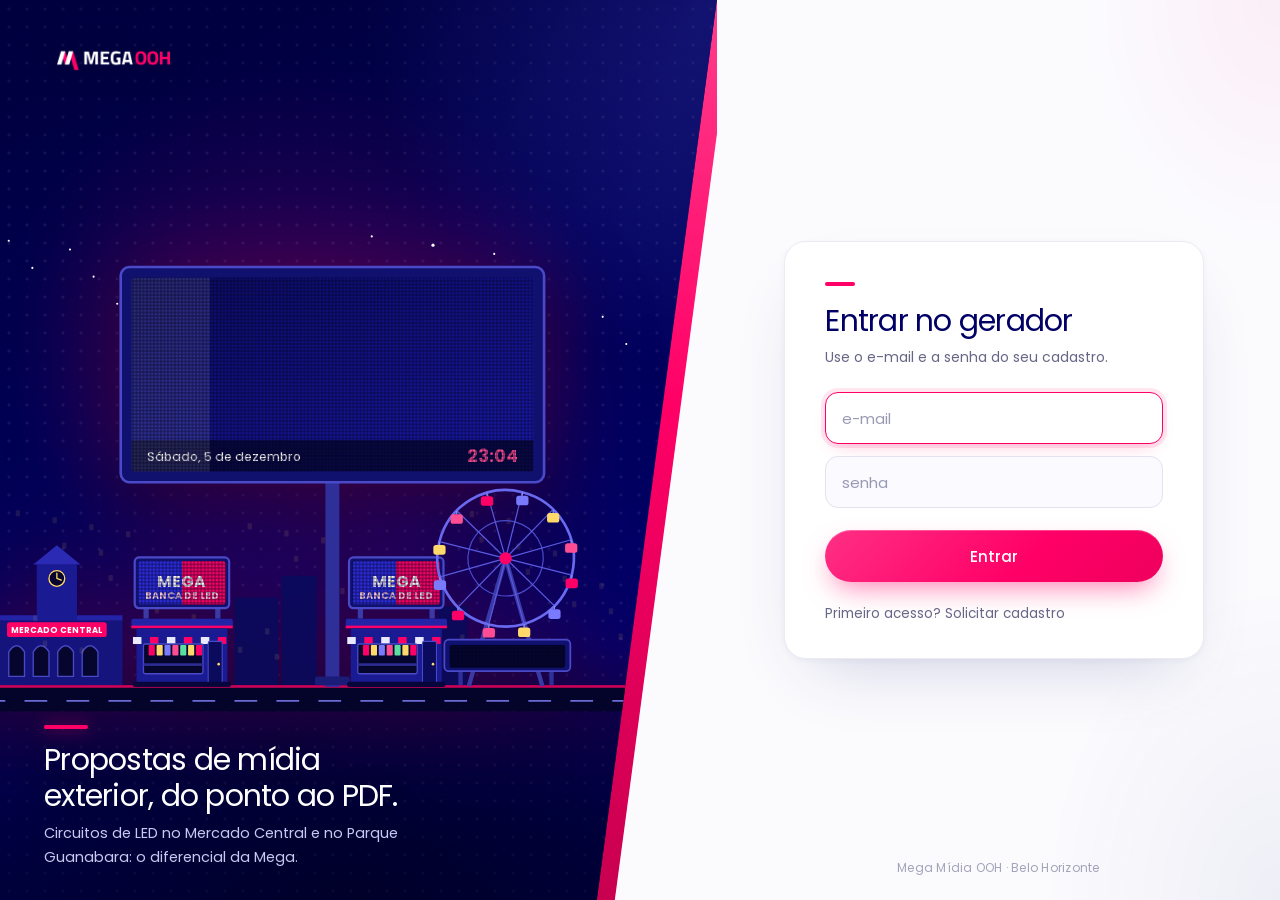
==== commit 9c703c07: "Comercial: aba Rio de Janeiro no menu (só admin) - Nova aba "Rio de Janeiro" no menu do Comercial (C" ====
--- a/modulos/comercial/index.html
+++ b/modulos/comercial/index.html
@@ -40,12 +40,12 @@
 <script src="js/rj-pontos.js?v=20261112b"></script>
 <script src="js/store.js?v=20261110u"></script>
 <script src="js/sync.js?v=20261112b"></script>
-<script src="js/ui.js?v=20261112c"></script>
+<script src="js/ui.js?v=20261112d"></script>
 <script src="js/suggestions.js"></script>
 <script src="js/history.js"></script>
 <script src="js/dashboard.js"></script>
 <script src="js/users.js?v=20261110l"></script>
-<script src="js/app.js?v=20261110l"></script>
+<script src="js/app.js?v=20261112d"></script>
 <script src="js/auth.js?v=20261112b"></script>
 <script>boot();</script>
 </body>
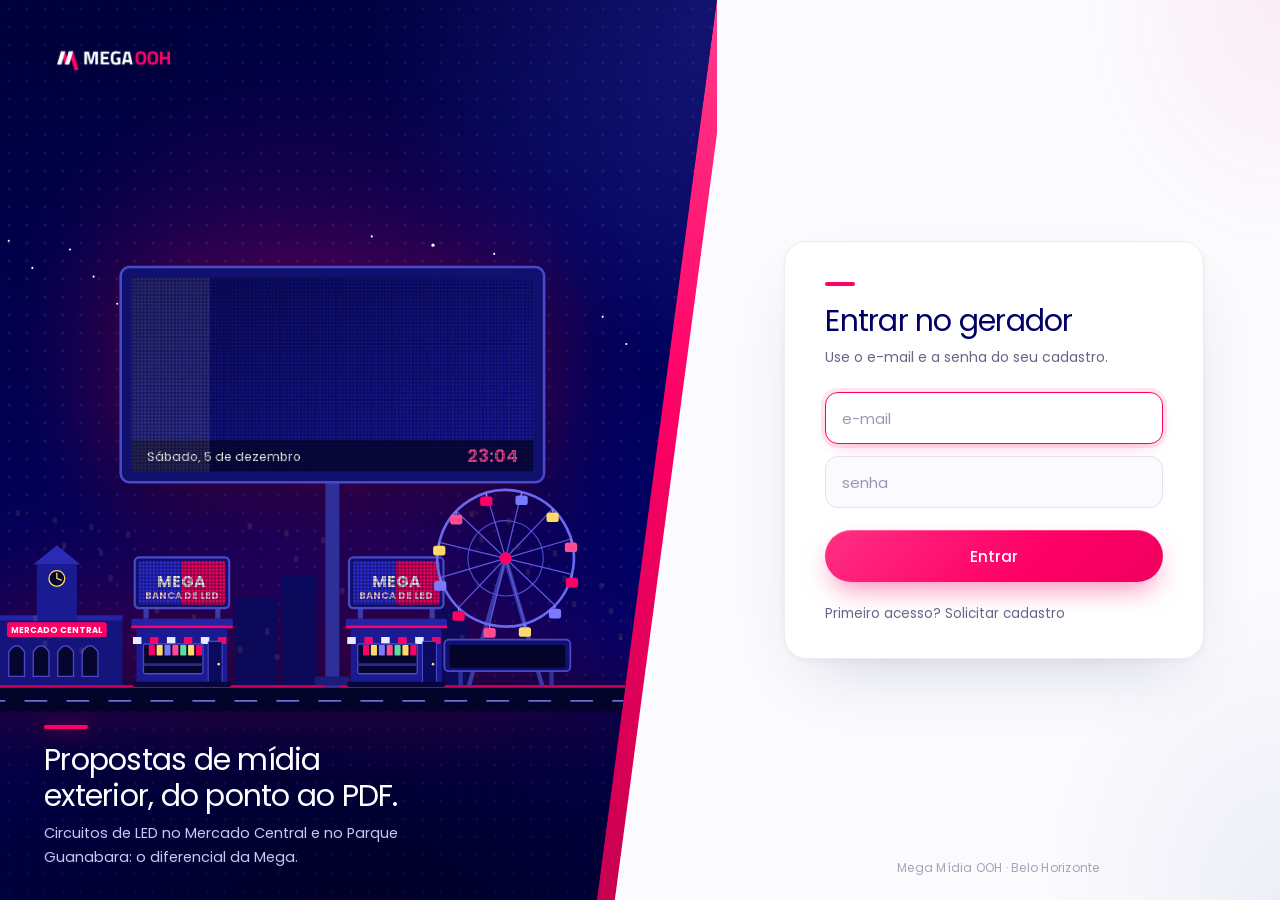
==== commit 9db56da2: "Rio de Janeiro: importar pontos que faltam e buscar coordenadas - Aba Rio de Janeiro mostra quantos " ====
--- a/modulos/comercial/index.html
+++ b/modulos/comercial/index.html
@@ -37,10 +37,10 @@
 <script src="js/lib-index.js?v=20261112b"></script>
 <script src="js/engine.js?v=20261112c"></script>
 <script src="js/data.js?v=20261112b"></script>
-<script src="js/rj-pontos.js?v=20261112b"></script>
+<script src="js/rj-pontos.js?v=20261112e"></script>
 <script src="js/store.js?v=20261110u"></script>
 <script src="js/sync.js?v=20261112b"></script>
-<script src="js/ui.js?v=20261112d"></script>
+<script src="js/ui.js?v=20261112e"></script>
 <script src="js/suggestions.js"></script>
 <script src="js/history.js"></script>
 <script src="js/dashboard.js"></script>
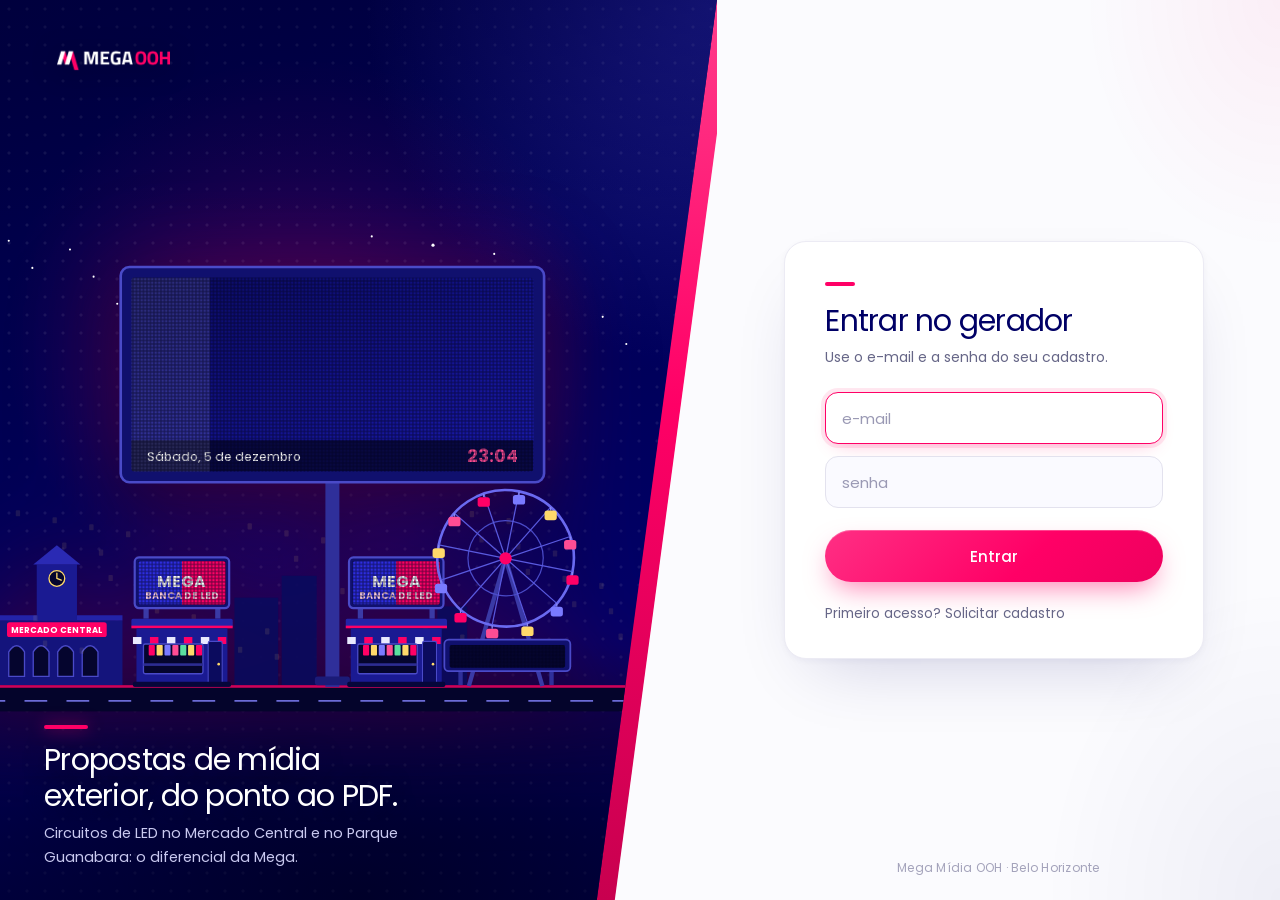
==== commit 7a36e71a: "Página "Mídia programática" na proposta e no mídia kit - Nova página com as plataformas conectadas (" ====
--- a/modulos/comercial/index.html
+++ b/modulos/comercial/index.html
@@ -5,7 +5,7 @@
 <meta name="viewport" content="width=device-width,initial-scale=1">
 <title>Gerador de Mídia Kit · Mega Mídia OOH</title>
 <link rel="icon" href="assets/logoC.png">
-<link rel="stylesheet" href="css/app.css?v=20261112c">
+<link rel="stylesheet" href="css/app.css?v=20261112f">
 </head>
 <body>
 <div class="app">
@@ -35,12 +35,12 @@
 <script src="js/vendor/pptxgen.bundle.js"></script>
 <script src="js/vendor/jspdf.umd.js"></script>
 <script src="js/lib-index.js?v=20261112b"></script>
-<script src="js/engine.js?v=20261112c"></script>
+<script src="js/engine.js?v=20261112f"></script>
 <script src="js/data.js?v=20261112b"></script>
 <script src="js/rj-pontos.js?v=20261112e"></script>
 <script src="js/store.js?v=20261110u"></script>
-<script src="js/sync.js?v=20261112b"></script>
-<script src="js/ui.js?v=20261112e"></script>
+<script src="js/sync.js?v=20261112f"></script>
+<script src="js/ui.js?v=20261112f"></script>
 <script src="js/suggestions.js"></script>
 <script src="js/history.js"></script>
 <script src="js/dashboard.js"></script>
--- a/modulos/comercial/css/app.css
+++ b/modulos/comercial/css/app.css
@@ -540,3 +540,5 @@
 .cpmt td{padding:8px 10px;border-bottom:1px solid #f3f2f8;text-align:right;white-space:nowrap}
 .cpmt th:first-child,.cpmt td:first-child{text-align:left;white-space:normal}.cpmt td:first-child small{color:var(--mid)}
 .cpmt td:last-child{font-weight:700;color:var(--navy)}.cpmt tr.abaixo td{background:#fff0f3}
+
+.progpag{display:flex;gap:10px;align-items:flex-start;margin:10px 0 14px;padding:12px 14px;border:1.5px solid #ffc2d8;border-radius:14px;background:#fff5f9}.progpag input{width:18px;height:18px;accent-color:#ff0066;margin-top:2px}.progpag small{display:block;color:var(--mid);font-size:12.5px}
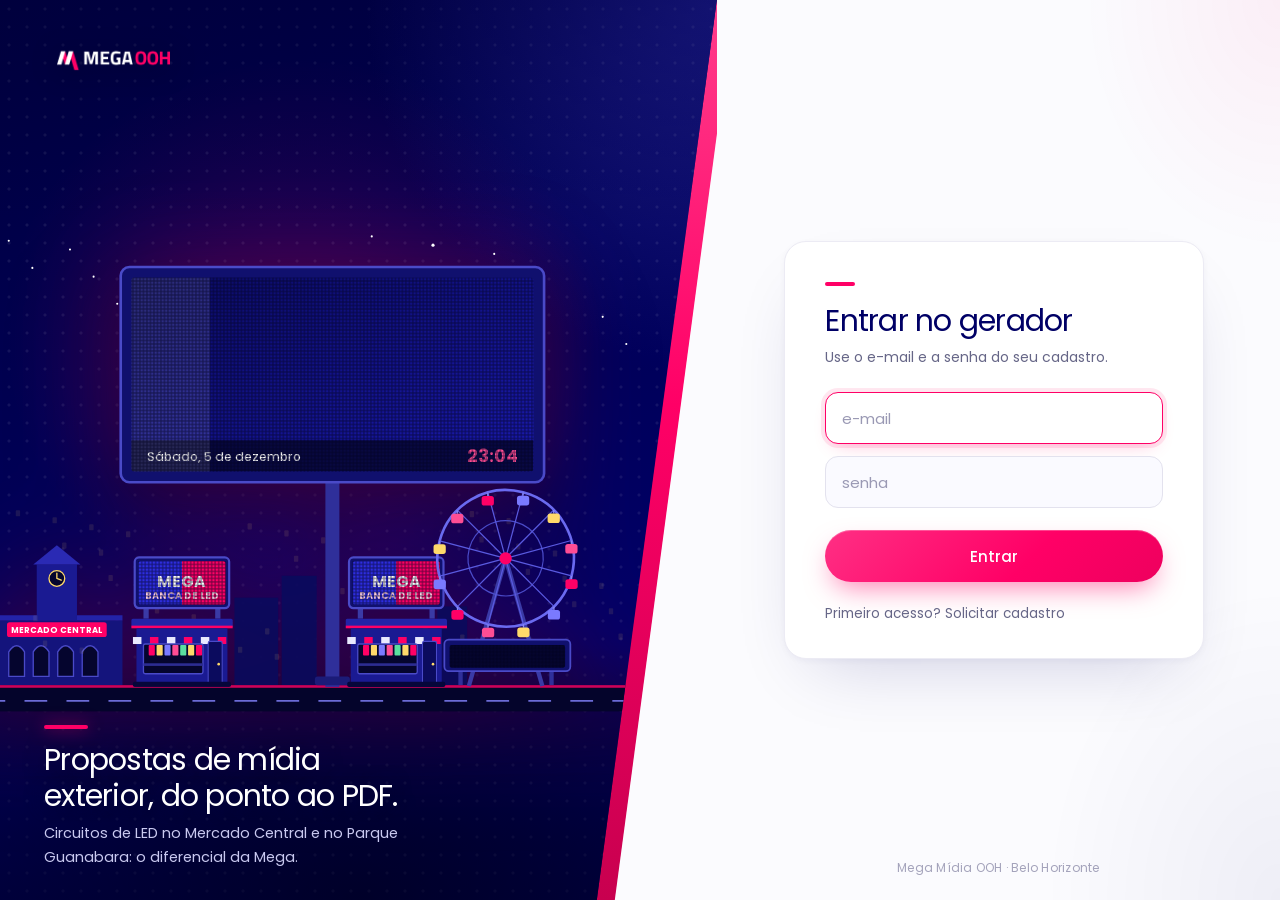
==== commit a22f7a41: "Navegação fluida no admin e F5 mantendo a aba atual - Módulos pré-carregados em segundo plano após o" ====
--- a/modulos/comercial/index.html
+++ b/modulos/comercial/index.html
@@ -45,7 +45,7 @@
 <script src="js/history.js"></script>
 <script src="js/dashboard.js"></script>
 <script src="js/users.js?v=20261110l"></script>
-<script src="js/app.js?v=20261112d"></script>
+<script src="js/app.js?v=20261112e"></script>
 <script src="js/auth.js?v=20261112b"></script>
 <script>boot();</script>
 </body>
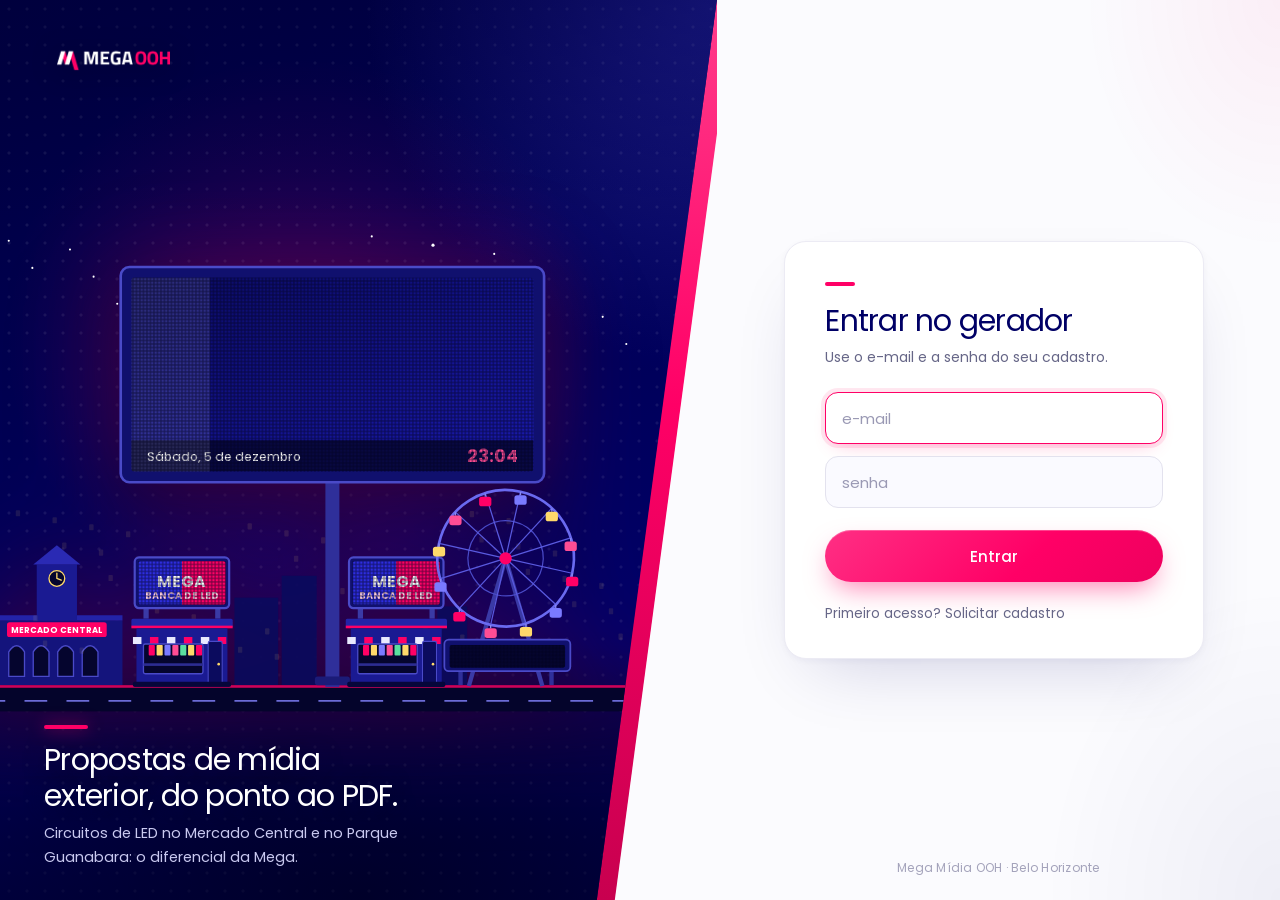
==== commit 2400092c: "Corrige tela em branco dos perfis não-admin e bordas do admin - Corrige erro que deixava a tela inic" ====
--- a/modulos/comercial/index.html
+++ b/modulos/comercial/index.html
@@ -5,7 +5,7 @@
 <meta name="viewport" content="width=device-width,initial-scale=1">
 <title>Gerador de Mídia Kit · Mega Mídia OOH</title>
 <link rel="icon" href="assets/logoC.png">
-<link rel="stylesheet" href="css/app.css?v=20261112f">
+<link rel="stylesheet" href="css/app.css?v=20261112g">
 </head>
 <body>
 <div class="app">
--- a/modulos/comercial/css/app.css
+++ b/modulos/comercial/css/app.css
@@ -28,7 +28,7 @@
 .tab svg{width:18px;height:18px;flex:none;fill:none;stroke:currentColor;stroke-width:1.7;stroke-linecap:round;stroke-linejoin:round;opacity:.85}
 .tab:hover{background:#ffffff12;color:#fff}
 .tab.on{background:#ffffff1c;color:#fff}
-.tab.on::before{content:'';position:absolute;left:-14px;top:9px;bottom:9px;width:5px;border-radius:0 4px 4px 0;background:var(--pink);transform:skewX(-8deg)}
+.tab.on::before{content:'';position:absolute;left:-8px;top:12px;bottom:12px;width:4px;border-radius:4px;background:var(--pink)}
 .tab .lbl{flex:1}
 .tab .cnt{background:var(--pink);color:#fff;border-radius:99px;font-size:11.5px;font-weight:500;min-width:22px;padding:0 7px;text-align:center;line-height:20px}
 .tab .cnt[hidden]{display:none}
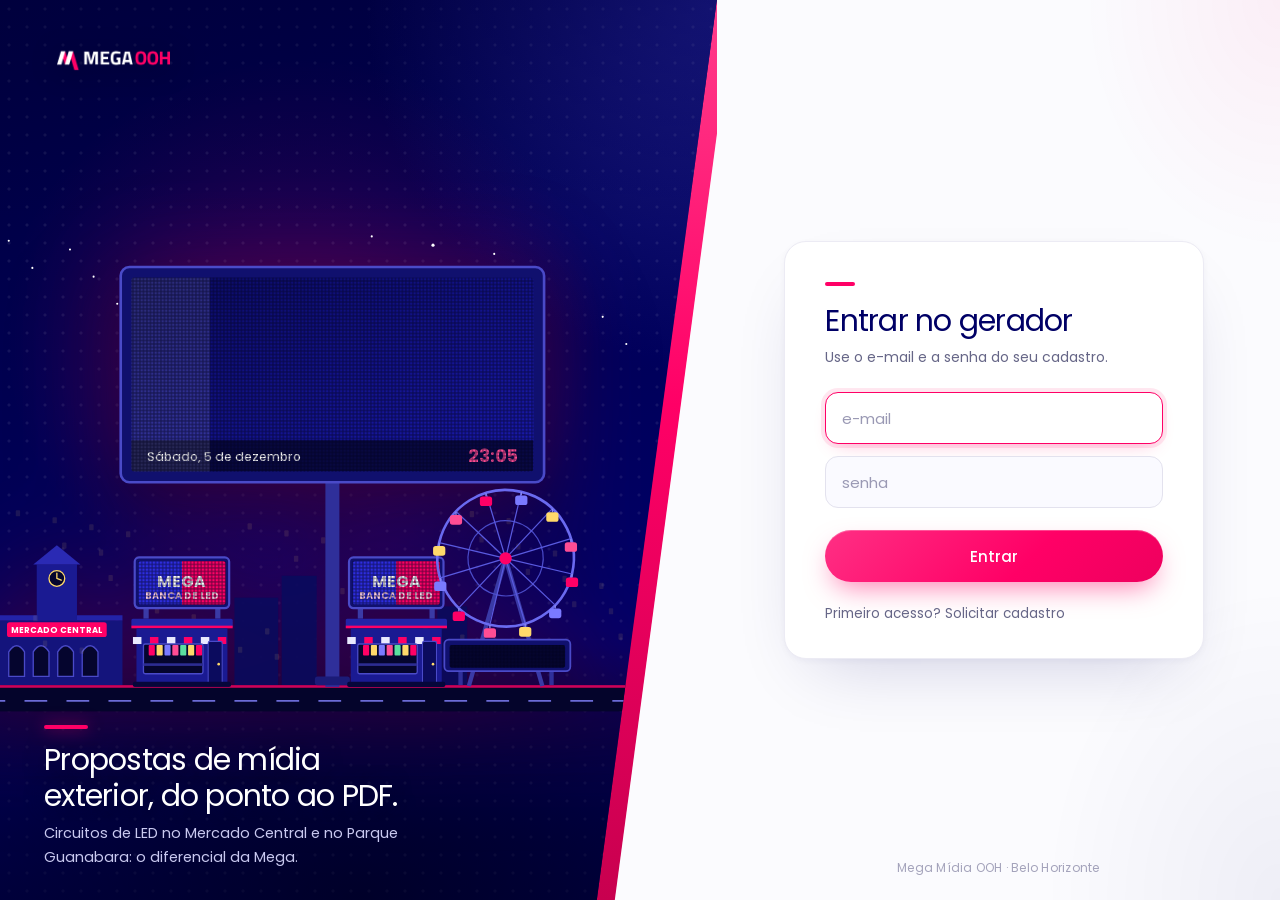
==== commit a6f5f6f4: "Pontos personalizados (terceiros) na proposta e histórico de protocolos - Comercial: nova aba "Ponto" ====
--- a/modulos/comercial/index.html
+++ b/modulos/comercial/index.html
@@ -5,7 +5,7 @@
 <meta name="viewport" content="width=device-width,initial-scale=1">
 <title>Gerador de Mídia Kit · Mega Mídia OOH</title>
 <link rel="icon" href="assets/logoC.png">
-<link rel="stylesheet" href="css/app.css?v=20261112g">
+<link rel="stylesheet" href="css/app.css?v=20261112h">
 </head>
 <body>
 <div class="app">
@@ -35,17 +35,18 @@
 <script src="js/vendor/pptxgen.bundle.js"></script>
 <script src="js/vendor/jspdf.umd.js"></script>
 <script src="js/lib-index.js?v=20261112b"></script>
-<script src="js/engine.js?v=20261112f"></script>
-<script src="js/data.js?v=20261112b"></script>
+<script src="js/engine.js?v=20261112h"></script>
+<script src="js/data.js?v=20261112h"></script>
 <script src="js/rj-pontos.js?v=20261112e"></script>
 <script src="js/store.js?v=20261110u"></script>
-<script src="js/sync.js?v=20261112f"></script>
-<script src="js/ui.js?v=20261112f"></script>
+<script src="js/sync.js?v=20261112h"></script>
+<script src="js/ui.js?v=20261112h"></script>
+<script src="js/terceiros.js?v=20261112a"></script>
 <script src="js/suggestions.js"></script>
 <script src="js/history.js"></script>
 <script src="js/dashboard.js"></script>
 <script src="js/users.js?v=20261110l"></script>
-<script src="js/app.js?v=20261112e"></script>
+<script src="js/app.js?v=20261112h"></script>
 <script src="js/auth.js?v=20261112b"></script>
 <script>boot();</script>
 </body>
--- a/modulos/comercial/css/app.css
+++ b/modulos/comercial/css/app.css
@@ -542,3 +542,9 @@
 .cpmt td:last-child{font-weight:700;color:var(--navy)}.cpmt tr.abaixo td{background:#fff0f3}
 
 .progpag{display:flex;gap:10px;align-items:flex-start;margin:10px 0 14px;padding:12px 14px;border:1.5px solid #ffc2d8;border-radius:14px;background:#fff5f9}.progpag input{width:18px;height:18px;accent-color:#ff0066;margin-top:2px}.progpag small{display:block;color:var(--mid);font-size:12.5px}
+
+/* pontos personalizados (terceiros) */
+.tmpbar{flex-wrap:wrap;gap:8px}
+details.pt.tmp{border-left:4px solid var(--pink,#ff0066)}
+.tmpgeo{display:flex;gap:10px;align-items:center;flex-wrap:wrap}.tmpgeo-msg{font-size:12.5px;opacity:.8}
+.tmpbulk textarea{width:100%;min-height:80px}
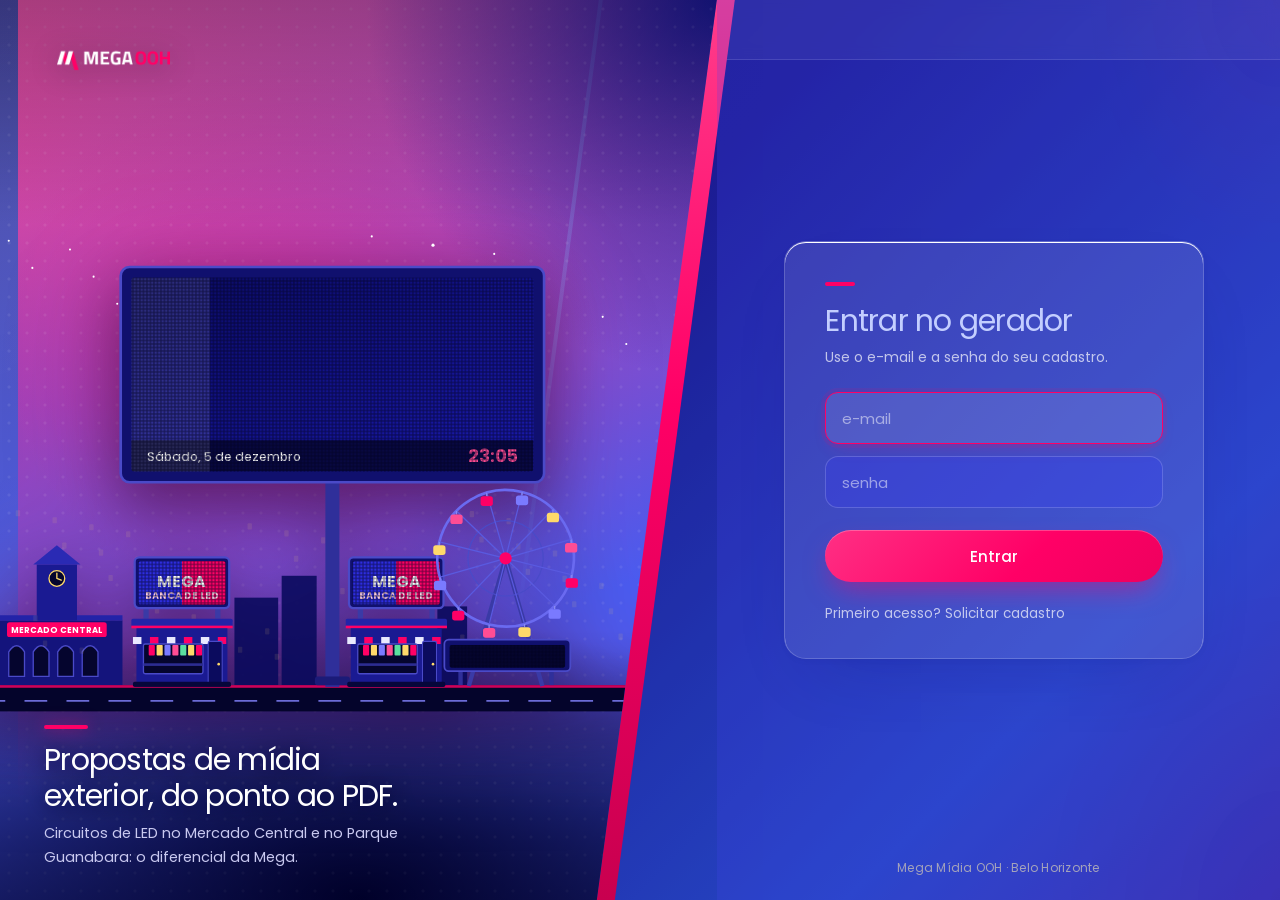
==== commit e0078892: "Padrão visual único nos módulos (computador) e lista de LED animada - Operacional, Comercial e R2 no" ====
--- a/modulos/comercial/index.html
+++ b/modulos/comercial/index.html
@@ -6,6 +6,8 @@
 <title>Gerador de Mídia Kit · Mega Mídia OOH</title>
 <link rel="icon" href="assets/logoC.png">
 <link rel="stylesheet" href="css/app.css?v=20261112h">
+<link rel="stylesheet" href="css/tema-escuro.css?v=20261113k">
+<script>try{if(parent!==window&&parent.document.querySelector(".adm.tema-vidro"))document.documentElement.classList.add("no-adm")}catch(e){}</script>
 </head>
 <body>
 <div class="app">
--- a/modulos/comercial/css/tema-escuro.css
+++ b/modulos/comercial/css/tema-escuro.css
@@ -0,0 +1,153 @@
+/* GERADO por gera.py: tema escuro em vidro, só no computador. Não editar à mão: edite o cabeçalho ou o app.css e gere de novo. */
+@media (min-width:801px){
+:root{--navy:#c3ceff;--navy2:#fff;--navy3:#c3ceff;--pink-bg:#ff006630;--paper:transparent;--surface:#ffffff14;--ink:#fff;--mid:#ffffffb0;--line:#ffffff2e;--line2:#ffffff47;--ok:#6ee7b7;--warn:#ffc46b;--bad:#ff8fa3}
+html{background:linear-gradient(135deg,#0a0a55 0%,#10107a 40%,#1d46b8 80%,#3a2a9a 100%) fixed;scrollbar-color:#ffffff40 transparent}
+html.no-adm{background:transparent}
+body{background:transparent !important}
+input,select,textarea{color-scheme:dark}
+select option{background:#14146a;color:#fff}
+::placeholder{color:#ffffff80 !important}
+
+.side{background:#ffffff26}
+.topbar{background:#ffffff14}
+#menu{background:#ffffff1a}
+.bell{background:#ffffff1a}
+#banner{background:#ffce3338;color:#ffdc7a}
+input[type=text],input[type=email],input[type=password],input[type=search],input[type=number],input:not([type]),select,textarea{background:#ffffff1a}
+input:hover,select:hover,textarea:hover{border-color:#ffffff2e}
+select{background:#ffffff1a url("data:image/svg+xml,%3Csvg xmlns='http://www.w3.org/2000/svg' width='12' height='8' fill='none' stroke='%23000066' stroke-width='2' stroke-linecap='round' stroke-linejoin='round'%3E%3Cpath d='M1 1.5l5 5 5-5'/%3E%3C/svg%3E") no-repeat right 14px center}
+input[type=file]{background:#4747eb38}
+input[type=file]::file-selector-button{background:#4a5cf0}
+input[type=file]::file-selector-button:hover{background:#4a5cf0}
+.btn{background:#ffffff1a}
+.btn.del:hover{background:#ff337038}
+.mini{background:#ffffff1a}
+.pt{background:#ffffff1a}
+.pt summary:hover{background:#3333ff38}
+.imp{background:#ffffff1a}
+.thumb b{background:#4a5cf0}
+.selall{background:#ffffff1a}
+.srow{background:#ffffff1a}
+.tw{background:#ffffff1a}
+.ptab th{background:#3333ff38}
+.ptab td{border-bottom:1px solid #ffffff2e}
+.ptab tbody tr:hover td{background:#3333ff38}
+.detrow td{background:#3333ff38}
+.gcard{background:#ffffff1a}
+.sug{background:#ffffff1a}
+.bst.pendente{background:#ffb93338}
+.bst.aprovada{background:#ffffff16}
+.bst.recusada{background:#ff337538}
+.urow{background:#ffffff1a}
+.kpis{background:#ffffff1a}
+.dcard{background:#ffffff1a}
+.ht{background:#ffffff16}
+.ht i{background:#4a5cf0}
+.col i{background:#4a5cf0}
+.pinbox{background:#ffffff1a}
+.mbox{background:#ffffff1a}
+.toast{background:#4a5cf0}
+#gate{background:#ffffff1a}
+.ghero{background:linear-gradient(160deg,#ffffff26,#4a5cf0 70%)}
+.ghero .led{background:linear-gradient(105deg,transparent 30%,#ff3d8b 48%,#ffffff1a 50%,#ff3d8b 52%,transparent 70%) 0 0/260% 100%}
+.newuser{background:#ffffff1a}
+.cred{background:var(--bg,#ffffff16)}
+@media(max-width:900px){#bnav{background:#ffffff1a}
+.fab:disabled{background:#ffffff1a}
+.ptab tbody tr{background:#ffffff1a}}
+@media(max-width:900px){.gform{background:#ffffff1a}
+.gform::before{background:linear-gradient(to bottom right,#4a5cf0 49%,var(--pink) 49%,var(--pink) 51.5%,#ffffff1a 51.5%)}}
+.srow.circ{background:linear-gradient(90deg,var(--pink-bg),#ffffff1a 60%)}
+.endgrp{background:#ffffff1a}
+.endrow{border-top:1px solid #ffffff2e}
+.srow.circ{background:linear-gradient(90deg,var(--pink-bg),#ffffff1a 60%)}
+.endgrp{background:#ffffff1a}
+.endrow{border-top:1px solid #ffffff2e}
+@media(max-width:900px){.sair-top{background:#ffffff1a}}
+.mapprev{background:#ffffff1a}
+.mapprev .mphead{background:#3333ff38}
+.mapprev .mpimg{background:#ffffff16}
+.mapprev .mpmsg.ok{color:#8cedc7}
+.mapprev .mpmsg.err{color:#ff7aa6}
+.dono.d-mega_r2{background:#4333ff38;color:#ffffffb8}
+.dono.d-terceiros{background:#ffb93338;color:#ffc97a}
+.step{background:#ffffff1a}
+.step i{background:#ffffff16}
+.step.ok i{background:#4a5cf0}
+.resumo>div{background:#ffffff1a}
+.ptool{background:#ffffff1a}
+.pgx{background:#ffffff1a}
+.prev figure.off .pgx{background:#4a5cf0}
+.fsalvo{color:#81f9b8}
+.qwarn{background:#ffce3338;color:#ffd17a}
+.qinfo.bad{color:#ffd17a;background:#ffce3338}
+.qinfo.good{color:#8febc5}
+.qchip.on{background:#ffce3338;color:#ffd17a}
+.fcard{background:#ffffff1a}
+.fcard img,.fcard .nofoto{background:#ffffff16}
+.fst{color:#ffd17a}
+.segb{background:#ffffff1a}
+.segb.on{background:#4a5cf0}
+.welcome{background:linear-gradient(160deg,#ffffff26,#4a5cf0 70%)}
+#gate{background:#4747eb38}
+.ghero{background:radial-gradient(60% 45% at 42% 38%,#ff006633 0%,#ff006600 70%),
+  radial-gradient(70% 60% at 100% 0%,#1b1b8a 0%,#1b1b8a00 70%),
+  radial-gradient(90% 40% at 50% 100%,#000028 0%,#00002800 80%),
+  linear-gradient(160deg,#ffffff26,#4a5cf0 70%)}
+.gform{background:radial-gradient(50% 40% at 100% 0%,#ff00660d 0%,transparent 70%),
+  radial-gradient(60% 50% at 100% 100%,#0000660d 0%,transparent 70%),#4747eb38}
+.gbox{background:#ffffff1a;border:1px solid #ffffff2e}
+.gbox input{border-color:#ffffff2e;background:#3333ff38}
+.gbox input:hover{background:#ffffff1a;border-color:#ffffff2e}
+.gbox input:focus{background:#ffffff1a}
+@media(max-width:900px){.gform{background:#4747eb38}}
+.ctab tr.al td{background:#ffa93338}
+.ca.bad{background:#ff334f38;color:#ff7a95}
+.ca.warn{background:#ffa93338;color:#ffc27a}
+.chip{background:#ffffff1a}
+.iarow{background:#ffffff1a}
+#gate .gcentro{background:#ffffff16}
+.gspin{border:3px solid #ffffff2e}
+.gcarrega{color:var(--mid,#ffffffb8)}
+.prebox label.pre{color:#ffffffb8}
+.prewarn,.minwarn,.avmin{background:#ffb73338;color:#ffd17a}
+tr.abaixo td{background:#ffb43338}
+.circbox{background:#ffffff1a}
+.circbox.on{background:#ff338538}
+.circv{background:#ffffff1a;border:1px solid #ffffff2e}
+.circun{color:#ff7aaf}
+.circres .pk{color:#ff7aaf}
+.resumo .rcirc b{color:#ff7aaf}
+em.prog{background:#ff338538;color:#f782b0}
+.modobox{background:#ffffff1a;border:1px solid #ffffff2e}
+.cpmbox{background:#ff338538}
+.cpmres b{color:#ff7aaf}
+.cpmt{background:#ffffff1a}
+.cpmt th{border-bottom:1px solid #ffffff2e}
+.cpmt td{border-bottom:1px solid #ffffff2e}
+.cpmt tr.abaixo td{background:#ff335c38}
+.progpag{background:#ff338538}
+[style*="background: rgb(250, 249, 254)"]{background:#613cf638 !important}
+[style*="background:#faf9fe"]{background:#613cf638 !important}
+[style*="background: rgb(251, 251, 255)"]{background:#3333ff38 !important}
+[style*="background:#fbfbff"]{background:#3333ff38 !important}
+[style*="background: rgb(255, 228, 238)"]{background:#ff337f38 !important}
+[style*="background:#ffe4ee"]{background:#ff337f38 !important}
+[style*="background: rgb(255, 255, 255)"]{background:#ffffff1a !important}
+[style*="background:#fff"]{background:#ffffff1a !important}
+[style*="background: rgb(255, 247, 243)"]{background:#ff773338 !important}
+[style*="background:#fff7f3"]{background:#ff773338 !important}
+[style*="background:linear-gradient(180deg,#f7f6fd"]{background:linear-gradient(180deg,#5c44ee38 !important}
+[style*="border-spacing:0 2px}.ptab.prop tbody tr{background:#fff"]{border-spacing:0 2px}.ptab.prop tbody tr{background:#ffffff2e !important}
+[style*="border-top:1px solid rgba(0,0,102,.1)}.ptab.prop tr.gh td:first-child{border-radius:10px 0 0 0}.ptab.prop tr.endl td{background:#fff"]{border-top:1px solid rgba(0,0,102,.1)}.ptab.prop tr.gh td:first-child{border-radius:10px 0 0 0}.ptab.prop tr.endl td{background:#ffffff2e !important}
+[style*="; color: rgb(0, 0, 102)"],[style^="color: rgb(0, 0, 102)"]{color:#ffffff !important}
+[style*="color:#000066"]:not([style*="background:#f"]){color:#ffffff !important}
+[style*="; color: rgb(180, 83, 9)"],[style^="color: rgb(180, 83, 9)"]{color:#ffb47a !important}
+[style*="color:#b45309"]:not([style*="background:#f"]){color:#ffb47a !important}
+[style*="; color: rgb(192, 24, 88)"],[style^="color: rgb(192, 24, 88)"]{color:#f783af !important}
+[style*="color:#c01858"]:not([style*="background:#f"]){color:#f783af !important}
+}
+@media (min-width:801px){
+.perfilbox{border-color:#ffffff2e !important}
+.perfilbox>div:first-child{color:#fff !important}
+}
